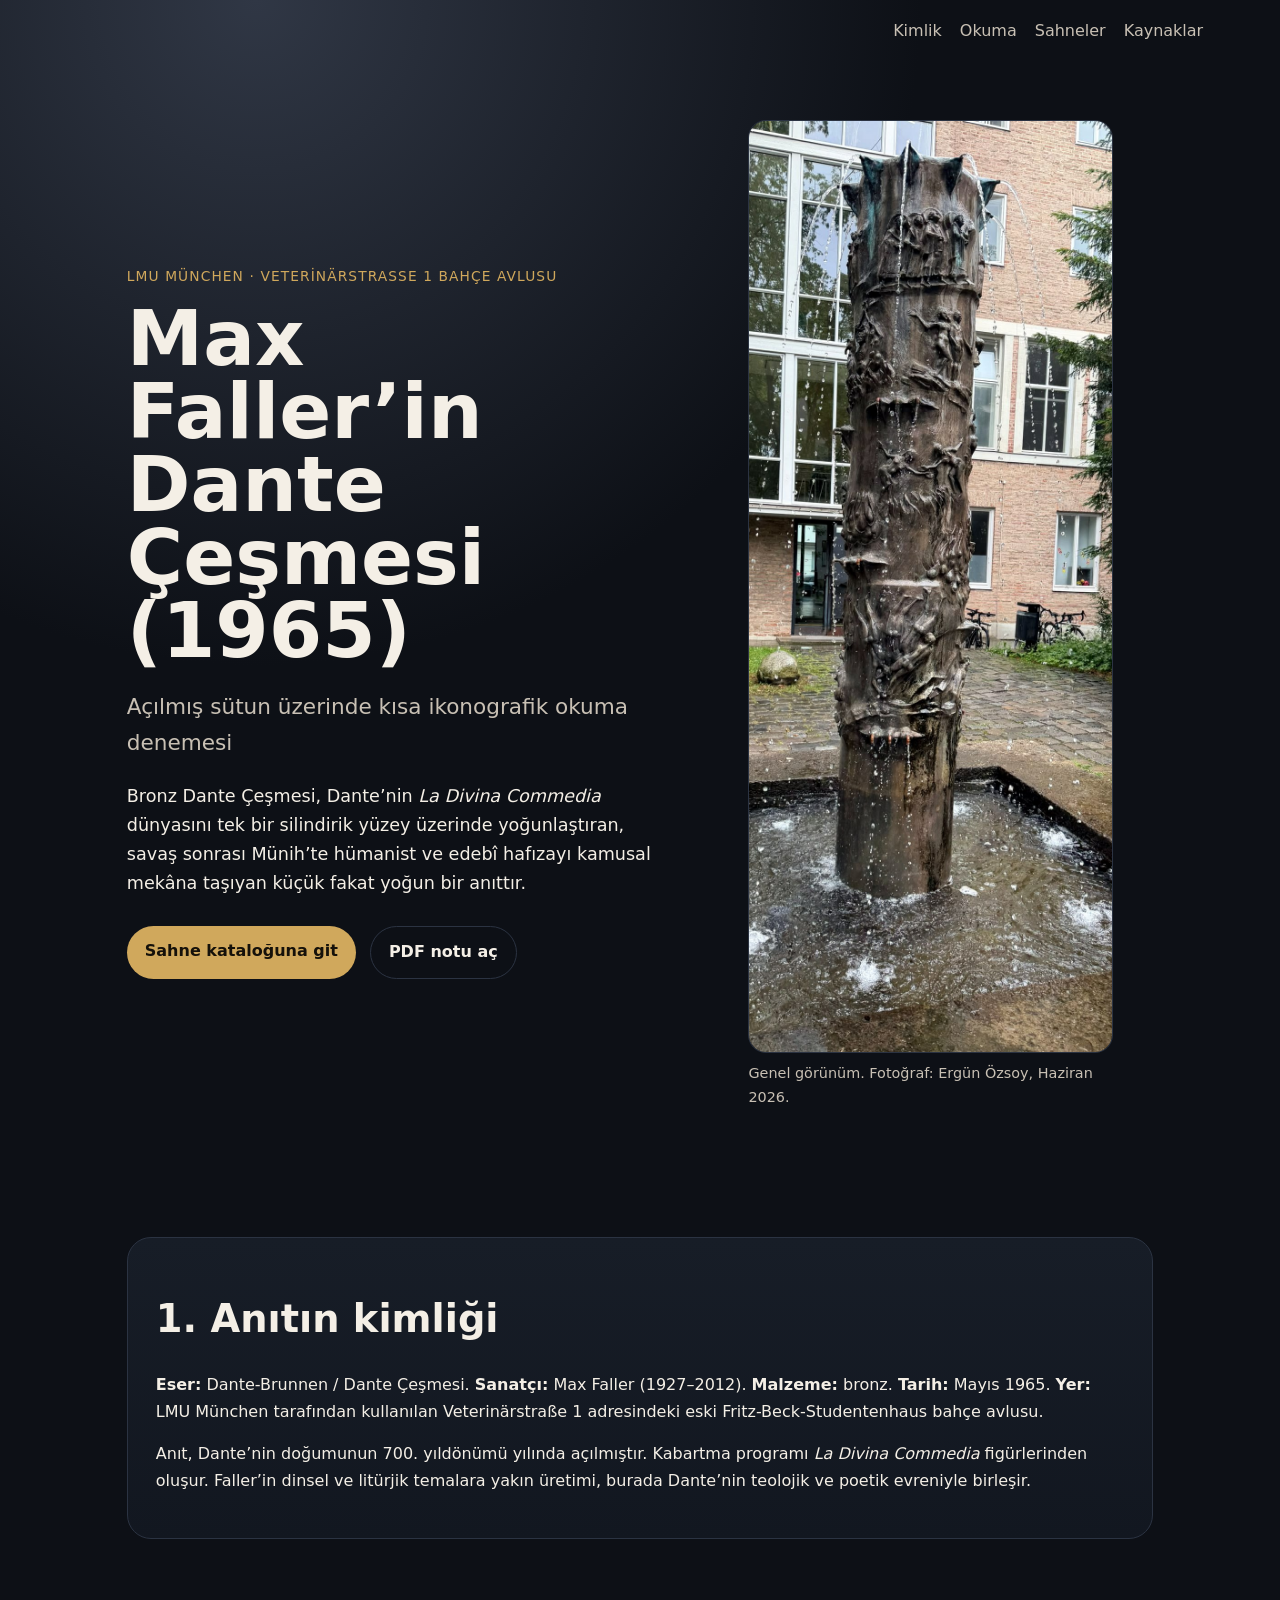
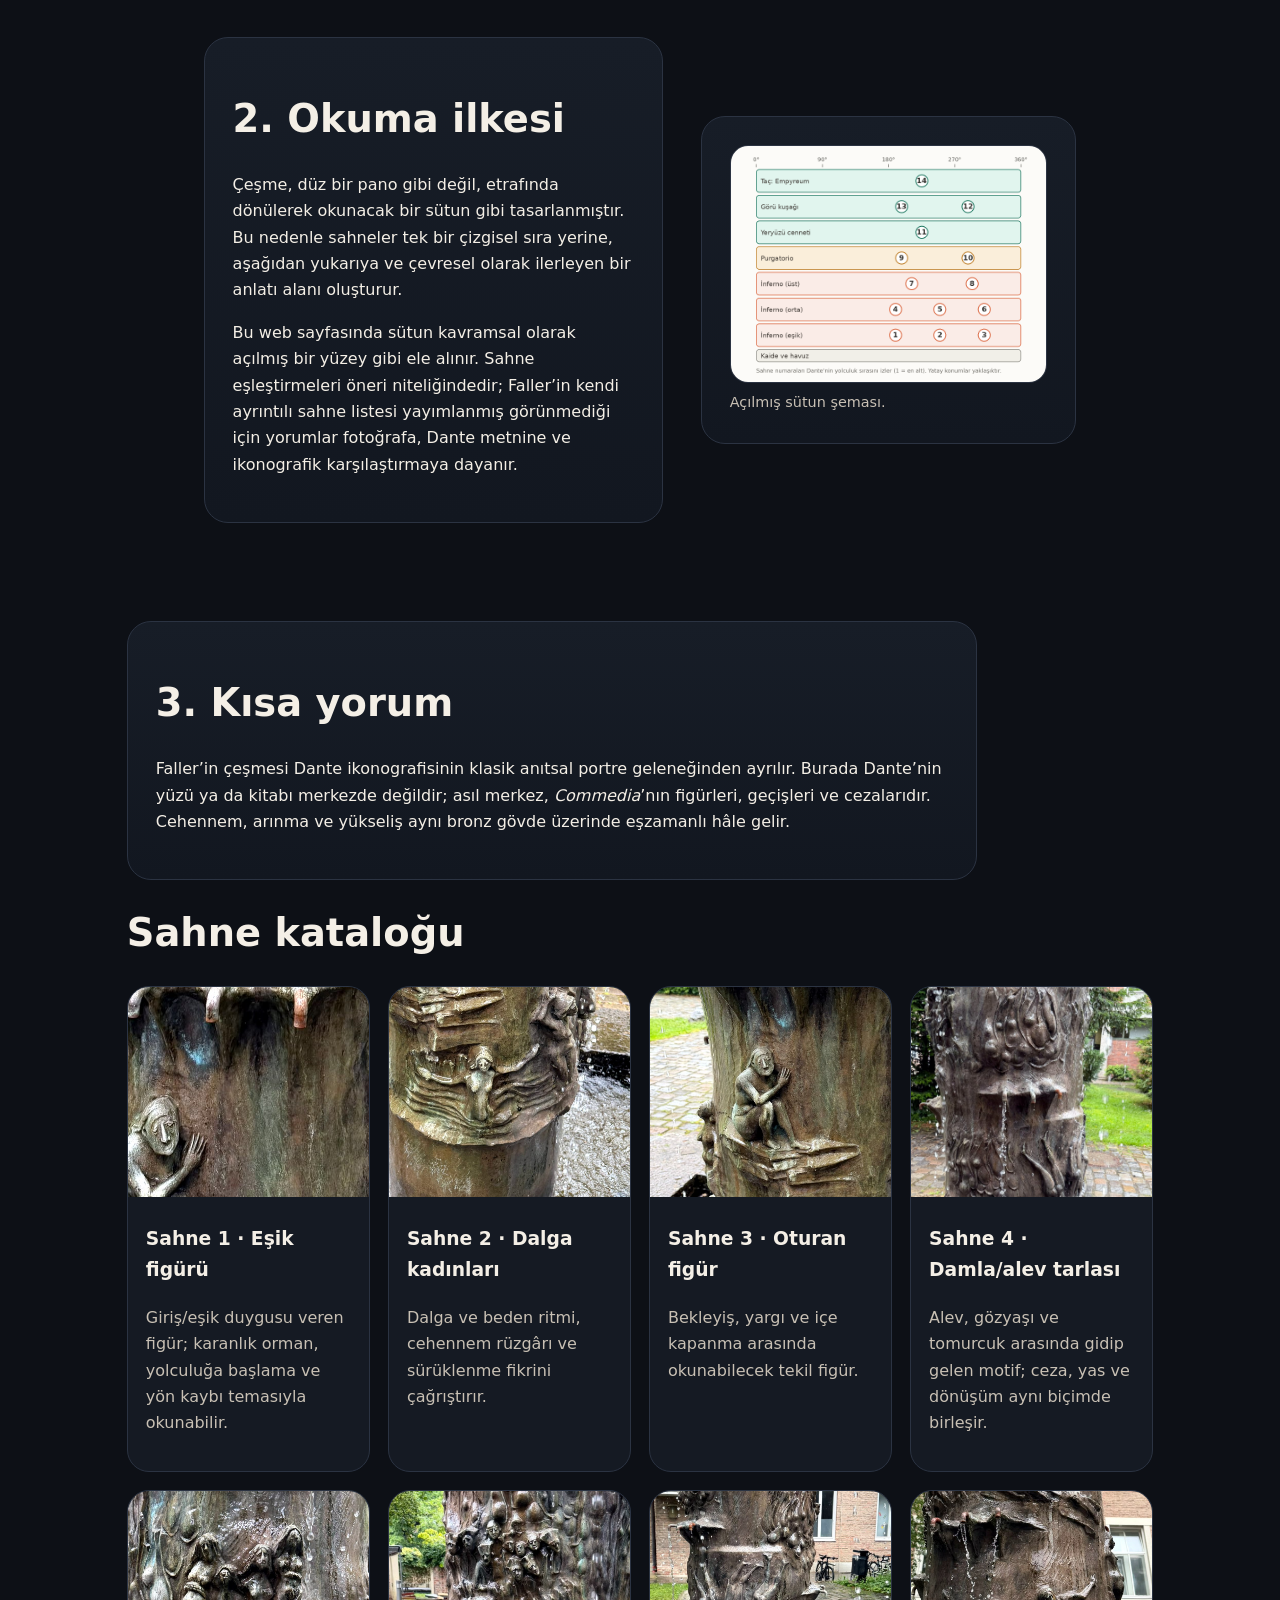
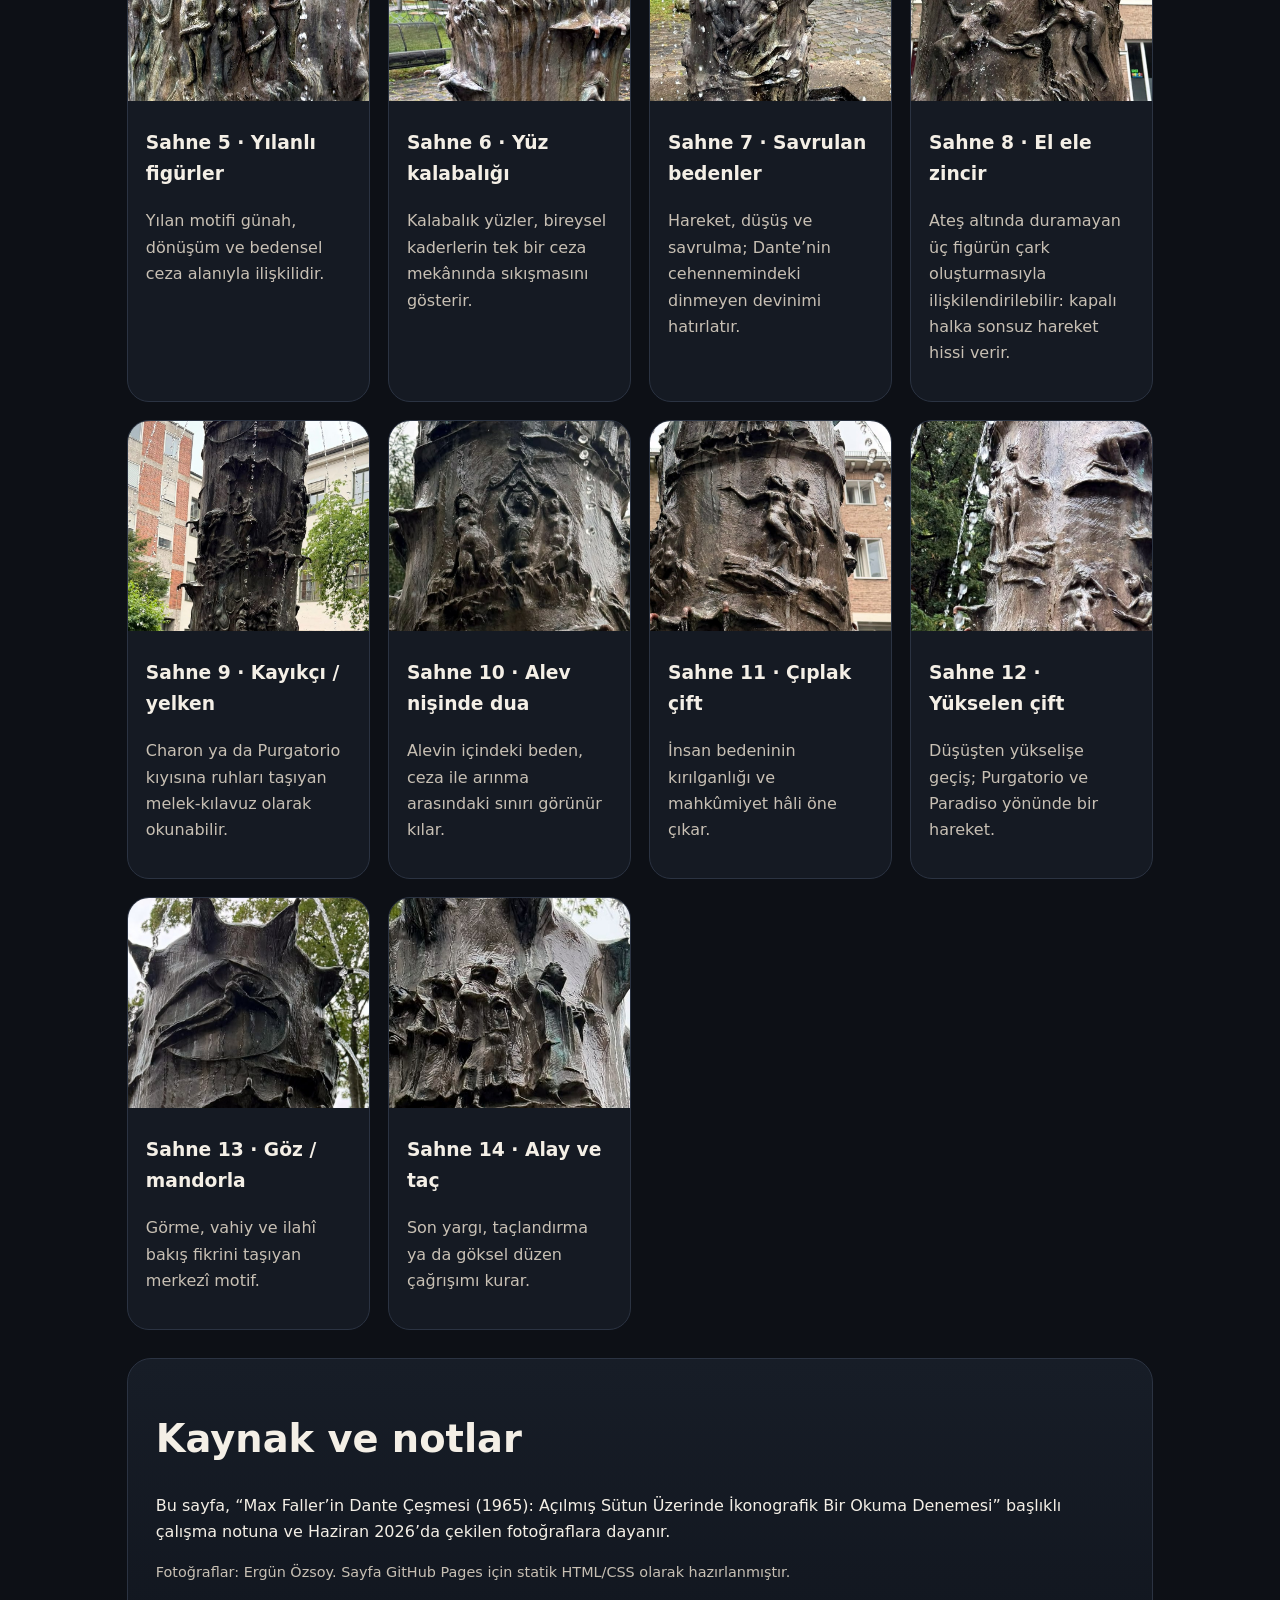
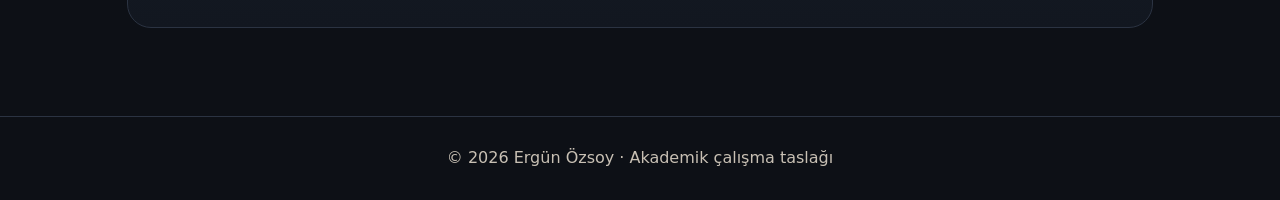
==== index.html @ b6e95cf6 "Add files via upload" ====
<!doctype html>
<html lang="tr">
<head>
  <meta charset="utf-8" />
  <meta name="viewport" content="width=device-width, initial-scale=1" />
  <title>Max Faller’in Dante Çeşmesi (1965) | İkonografik Okuma</title>
  <meta name="description" content="LMU München Veterinärstraße 1 avlusundaki Max Faller Dante-Brunnen için sade, akademik ve görsel bir tanıtım sayfası." />
  <link rel="stylesheet" href="assets/css/style.css" />
</head>
<body>
  <header class="hero">
    <nav class="topbar">
      <a href="#kimlik">Kimlik</a><a href="#okuma">Okuma</a><a href="#sahneler">Sahneler</a><a href="#kaynaklar">Kaynaklar</a>
    </nav>
    <div class="hero-grid">
      <div>
        <p class="eyebrow">LMU München · Veterinärstraße 1 bahçe avlusu</p>
        <h1>Max Faller’in Dante Çeşmesi (1965)</h1>
        <p class="subtitle">Açılmış sütun üzerinde kısa ikonografik okuma denemesi</p>
        <p class="lead">Bronz Dante Çeşmesi, Dante’nin <em>La Divina Commedia</em> dünyasını tek bir silindirik yüzey üzerinde yoğunlaştıran, savaş sonrası Münih’te hümanist ve edebî hafızayı kamusal mekâna taşıyan küçük fakat yoğun bir anıttır.</p>
        <div class="actions"><a class="button" href="#sahneler">Sahne kataloğuna git</a><a class="button ghost" href="assets/Dante_Brunnen_Ikonografik_Okuma_v3.pdf">PDF notu aç</a></div>
      </div>
      <figure><img src="assets/img/OV1_sutun_genel.jpg" alt="Max Faller Dante Çeşmesi genel görünüm" /><figcaption>Genel görünüm. Fotoğraf: Ergün Özsoy, Haziran 2026.</figcaption></figure>
    </div>
  </header>

  <main>
    <section id="kimlik" class="panel">
      <h2>1. Anıtın kimliği</h2>
      <p><strong>Eser:</strong> Dante-Brunnen / Dante Çeşmesi. <strong>Sanatçı:</strong> Max Faller (1927–2012). <strong>Malzeme:</strong> bronz. <strong>Tarih:</strong> Mayıs 1965. <strong>Yer:</strong> LMU München tarafından kullanılan Veterinärstraße 1 adresindeki eski Fritz-Beck-Studentenhaus bahçe avlusu.</p>
      <p>Anıt, Dante’nin doğumunun 700. yıldönümü yılında açılmıştır. Kabartma programı <em>La Divina Commedia</em> figürlerinden oluşur. Faller’in dinsel ve litürjik temalara yakın üretimi, burada Dante’nin teolojik ve poetik evreniyle birleşir.</p>
    </section>

    <section id="okuma" class="split">
      <div class="panel">
        <h2>2. Okuma ilkesi</h2>
        <p>Çeşme, düz bir pano gibi değil, etrafında dönülerek okunacak bir sütun gibi tasarlanmıştır. Bu nedenle sahneler tek bir çizgisel sıra yerine, aşağıdan yukarıya ve çevresel olarak ilerleyen bir anlatı alanı oluşturur.</p>
        <p>Bu web sayfasında sütun kavramsal olarak açılmış bir yüzey gibi ele alınır. Sahne eşleştirmeleri öneri niteliğindedir; Faller’in kendi ayrıntılı sahne listesi yayımlanmış görünmediği için yorumlar fotoğrafa, Dante metnine ve ikonografik karşılaştırmaya dayanır.</p>
      </div>
      <figure class="panel"><img src="assets/img/FIG1_acilmis_sutun.png" alt="Dante Çeşmesi açılmış sütun şeması" /><figcaption>Açılmış sütun şeması.</figcaption></figure>
    </section>

    <section class="panel compact">
      <h2>3. Kısa yorum</h2>
      <p>Faller’in çeşmesi Dante ikonografisinin klasik anıtsal portre geleneğinden ayrılır. Burada Dante’nin yüzü ya da kitabı merkezde değildir; asıl merkez, <em>Commedia</em>’nın figürleri, geçişleri ve cezalarıdır. Cehennem, arınma ve yükseliş aynı bronz gövde üzerinde eşzamanlı hâle gelir.</p>
    </section>

    <section id="sahneler">
      <h2>Sahne kataloğu</h2>
      <div class="cards">
        <article><img src="assets/img/S01_esik_figuru.jpg" alt="Eşik figürü"><h3>Sahne 1 · Eşik figürü</h3><p>Giriş/eşik duygusu veren figür; karanlık orman, yolculuğa başlama ve yön kaybı temasıyla okunabilir.</p></article>
        <article><img src="assets/img/S02_dalga_kadinlari.jpg" alt="Dalga kadınları"><h3>Sahne 2 · Dalga kadınları</h3><p>Dalga ve beden ritmi, cehennem rüzgârı ve sürüklenme fikrini çağrıştırır.</p></article>
        <article><img src="assets/img/S03_oturan_figur.jpg" alt="Oturan figür"><h3>Sahne 3 · Oturan figür</h3><p>Bekleyiş, yargı ve içe kapanma arasında okunabilecek tekil figür.</p></article>
        <article><img src="assets/img/S04_damla_alev.jpg" alt="Damla alev tarlası"><h3>Sahne 4 · Damla/alev tarlası</h3><p>Alev, gözyaşı ve tomurcuk arasında gidip gelen motif; ceza, yas ve dönüşüm aynı biçimde birleşir.</p></article>
        <article><img src="assets/img/S05_yilanli_kadinlar.jpg" alt="Yılanlı kadınlar"><h3>Sahne 5 · Yılanlı figürler</h3><p>Yılan motifi günah, dönüşüm ve bedensel ceza alanıyla ilişkilidir.</p></article>
        <article><img src="assets/img/S06_yuz_kalabaligi.jpg" alt="Yüz kalabalığı"><h3>Sahne 6 · Yüz kalabalığı</h3><p>Kalabalık yüzler, bireysel kaderlerin tek bir ceza mekânında sıkışmasını gösterir.</p></article>
        <article><img src="assets/img/S07_savrulan_bedenler.jpg" alt="Savrulan bedenler"><h3>Sahne 7 · Savrulan bedenler</h3><p>Hareket, düşüş ve savrulma; Dante’nin cehennemindeki dinmeyen devinimi hatırlatır.</p></article>
        <article><img src="assets/img/S08_el_ele_zincir.jpg" alt="El ele zincir"><h3>Sahne 8 · El ele zincir</h3><p>Ateş altında duramayan üç figürün çark oluşturmasıyla ilişkilendirilebilir: kapalı halka sonsuz hareket hissi verir.</p></article>
        <article><img src="assets/img/S09_kayikci_semsiye.jpg" alt="Kayıkçı ve yelken şemsiye"><h3>Sahne 9 · Kayıkçı / yelken</h3><p>Charon ya da Purgatorio kıyısına ruhları taşıyan melek-kılavuz olarak okunabilir.</p></article>
        <article><img src="assets/img/S10_alev_nisinde_dua.jpg" alt="Alev nişinde dua"><h3>Sahne 10 · Alev nişinde dua</h3><p>Alevin içindeki beden, ceza ile arınma arasındaki sınırı görünür kılar.</p></article>
        <article><img src="assets/img/S11_ciplak_cift.jpg" alt="Çıplak çift"><h3>Sahne 11 · Çıplak çift</h3><p>İnsan bedeninin kırılganlığı ve mahkûmiyet hâli öne çıkar.</p></article>
        <article><img src="assets/img/S12_yukselen_cift.jpg" alt="Yükselen çift"><h3>Sahne 12 · Yükselen çift</h3><p>Düşüşten yükselişe geçiş; Purgatorio ve Paradiso yönünde bir hareket.</p></article>
        <article><img src="assets/img/S13_goz_mandorla.jpg" alt="Göz mandorla"><h3>Sahne 13 · Göz / mandorla</h3><p>Görme, vahiy ve ilahî bakış fikrini taşıyan merkezî motif.</p></article>
        <article><img src="assets/img/S14_alay_ve_tac.jpg" alt="Alay ve taç"><h3>Sahne 14 · Alay ve taç</h3><p>Son yargı, taçlandırma ya da göksel düzen çağrışımı kurar.</p></article>
      </div>
    </section>

    <section id="kaynaklar" class="panel">
      <h2>Kaynak ve notlar</h2>
      <p>Bu sayfa, “Max Faller’in Dante Çeşmesi (1965): Açılmış Sütun Üzerinde İkonografik Bir Okuma Denemesi” başlıklı çalışma notuna ve Haziran 2026’da çekilen fotoğraflara dayanır.</p>
      <p class="small">Fotoğraflar: Ergün Özsoy. Sayfa GitHub Pages için statik HTML/CSS olarak hazırlanmıştır.</p>
    </section>
  </main>

  <footer>© 2026 Ergün Özsoy · Akademik çalışma taslağı</footer>
</body>
</html>
---- assets/css/style.css ----
:root{--bg:#0d1016;--panel:#151a23;--ink:#f4efe6;--muted:#c8c0b4;--line:#2b3342;--accent:#d0a85c}*{box-sizing:border-box}body{margin:0;background:var(--bg);color:var(--ink);font-family:Inter,system-ui,-apple-system,Segoe UI,Arial,sans-serif;line-height:1.65}a{color:inherit}.topbar{display:flex;gap:18px;justify-content:flex-end;padding:18px 6vw}.topbar a{color:var(--muted);text-decoration:none}.hero{min-height:92vh;padding-bottom:42px;background:radial-gradient(circle at 20% 0%,#303745 0,#0d1016 42%)}.hero-grid,.split{display:grid;grid-template-columns:1.1fr .9fr;gap:38px;align-items:center;max-width:1180px;margin:auto;padding:42px 6vw}.eyebrow{letter-spacing:.08em;text-transform:uppercase;color:var(--accent);font-size:.86rem}.subtitle{font-size:1.35rem;color:var(--muted)}.lead{font-size:1.1rem;max-width:760px}h1{font-size:clamp(2.5rem,6vw,5.7rem);line-height:.95;margin:.2em 0}h2{font-size:clamp(1.7rem,3vw,2.7rem);line-height:1.1}img{max-width:100%;height:auto;border-radius:18px;border:1px solid var(--line)}figcaption,.small{font-size:.9rem;color:var(--muted)}.actions{display:flex;gap:14px;flex-wrap:wrap;margin-top:28px}.button{background:var(--accent);color:#15110a;padding:12px 18px;border-radius:999px;text-decoration:none;font-weight:700}.ghost{background:transparent;color:var(--ink);border:1px solid var(--line)}main{max-width:1180px;margin:auto;padding:0 6vw 60px}.panel{background:linear-gradient(180deg,#171d27,#121720);border:1px solid var(--line);border-radius:24px;padding:28px;margin:28px 0}.compact{max-width:850px}.cards{display:grid;grid-template-columns:repeat(auto-fit,minmax(240px,1fr));gap:18px}.cards article{background:var(--panel);border:1px solid var(--line);border-radius:22px;overflow:hidden}.cards article img{width:100%;height:210px;object-fit:cover;border:0;border-radius:0}.cards article h3,.cards article p{padding:0 18px}.cards article p{color:var(--muted);padding-bottom:18px}footer{border-top:1px solid var(--line);color:var(--muted);padding:28px 6vw;text-align:center}@media(max-width:820px){.hero-grid,.split{grid-template-columns:1fr}.topbar{justify-content:flex-start;overflow:auto}h1{font-size:2.8rem}}
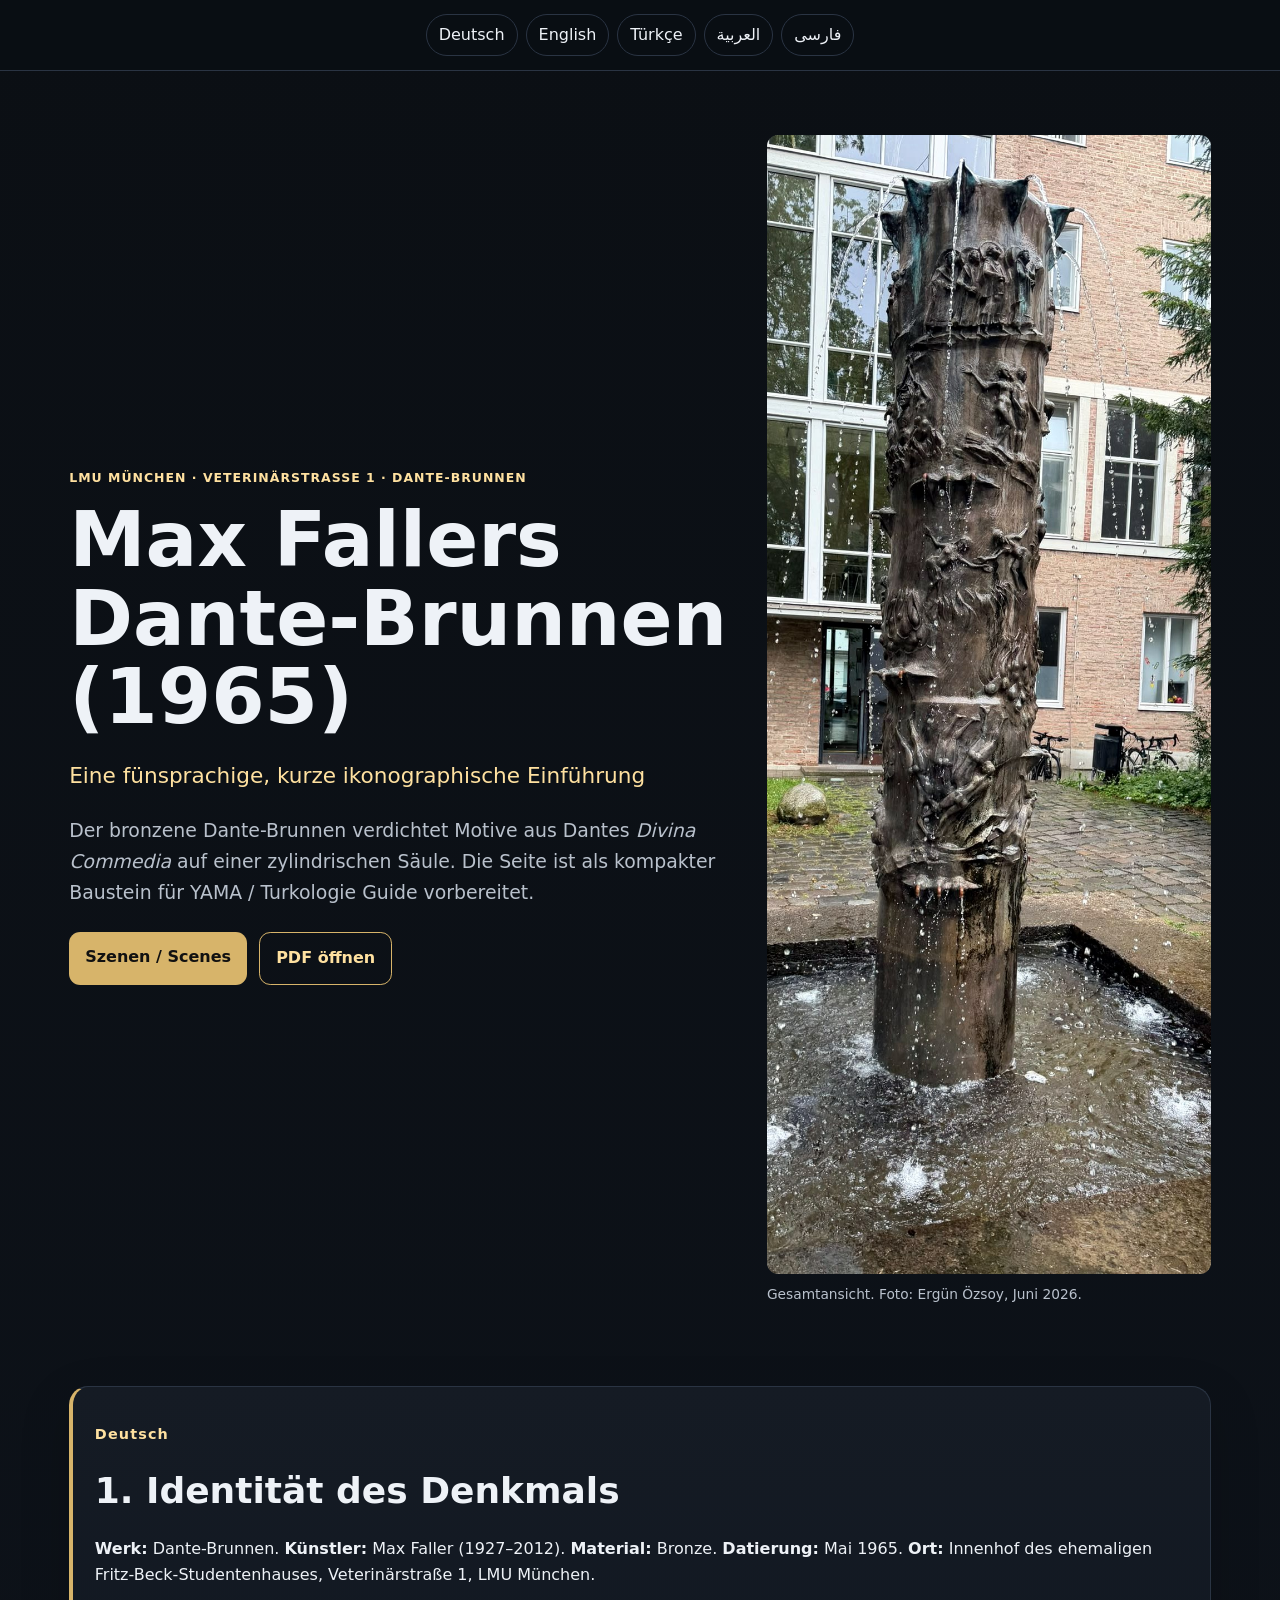
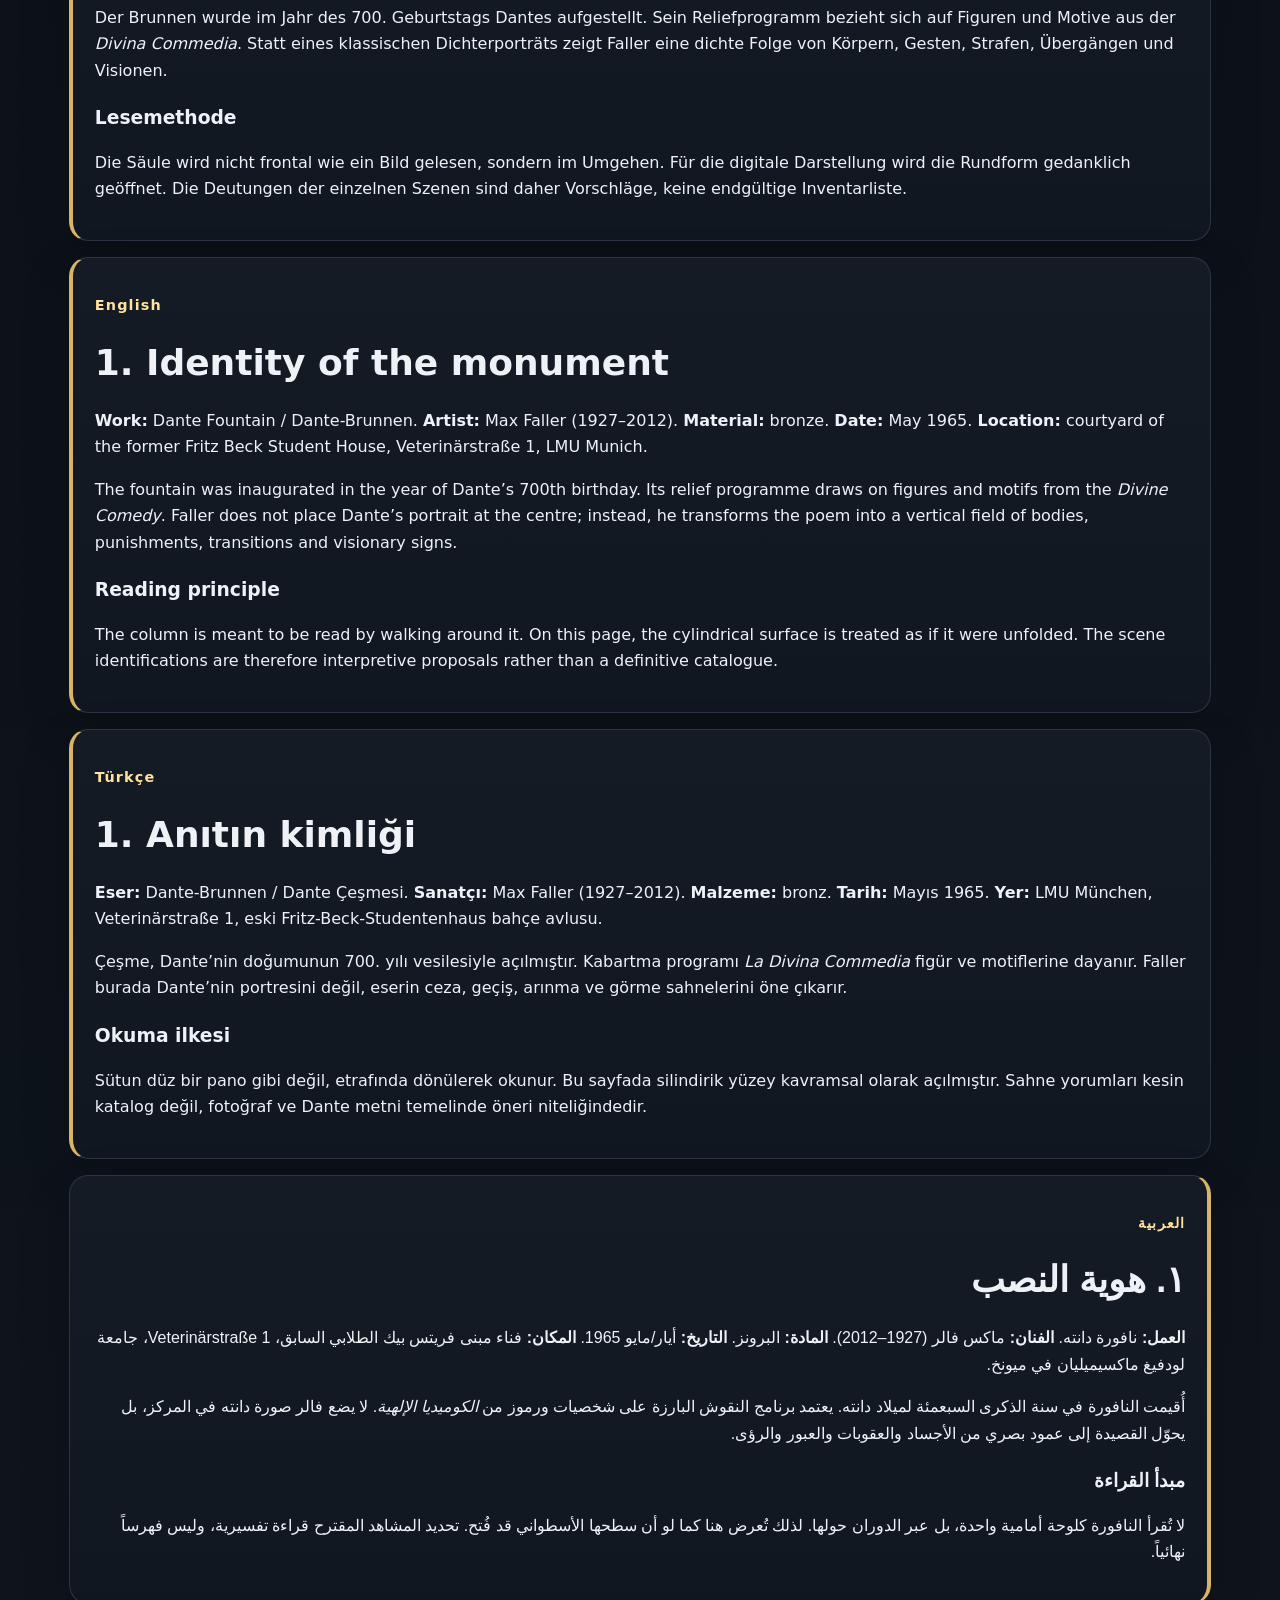
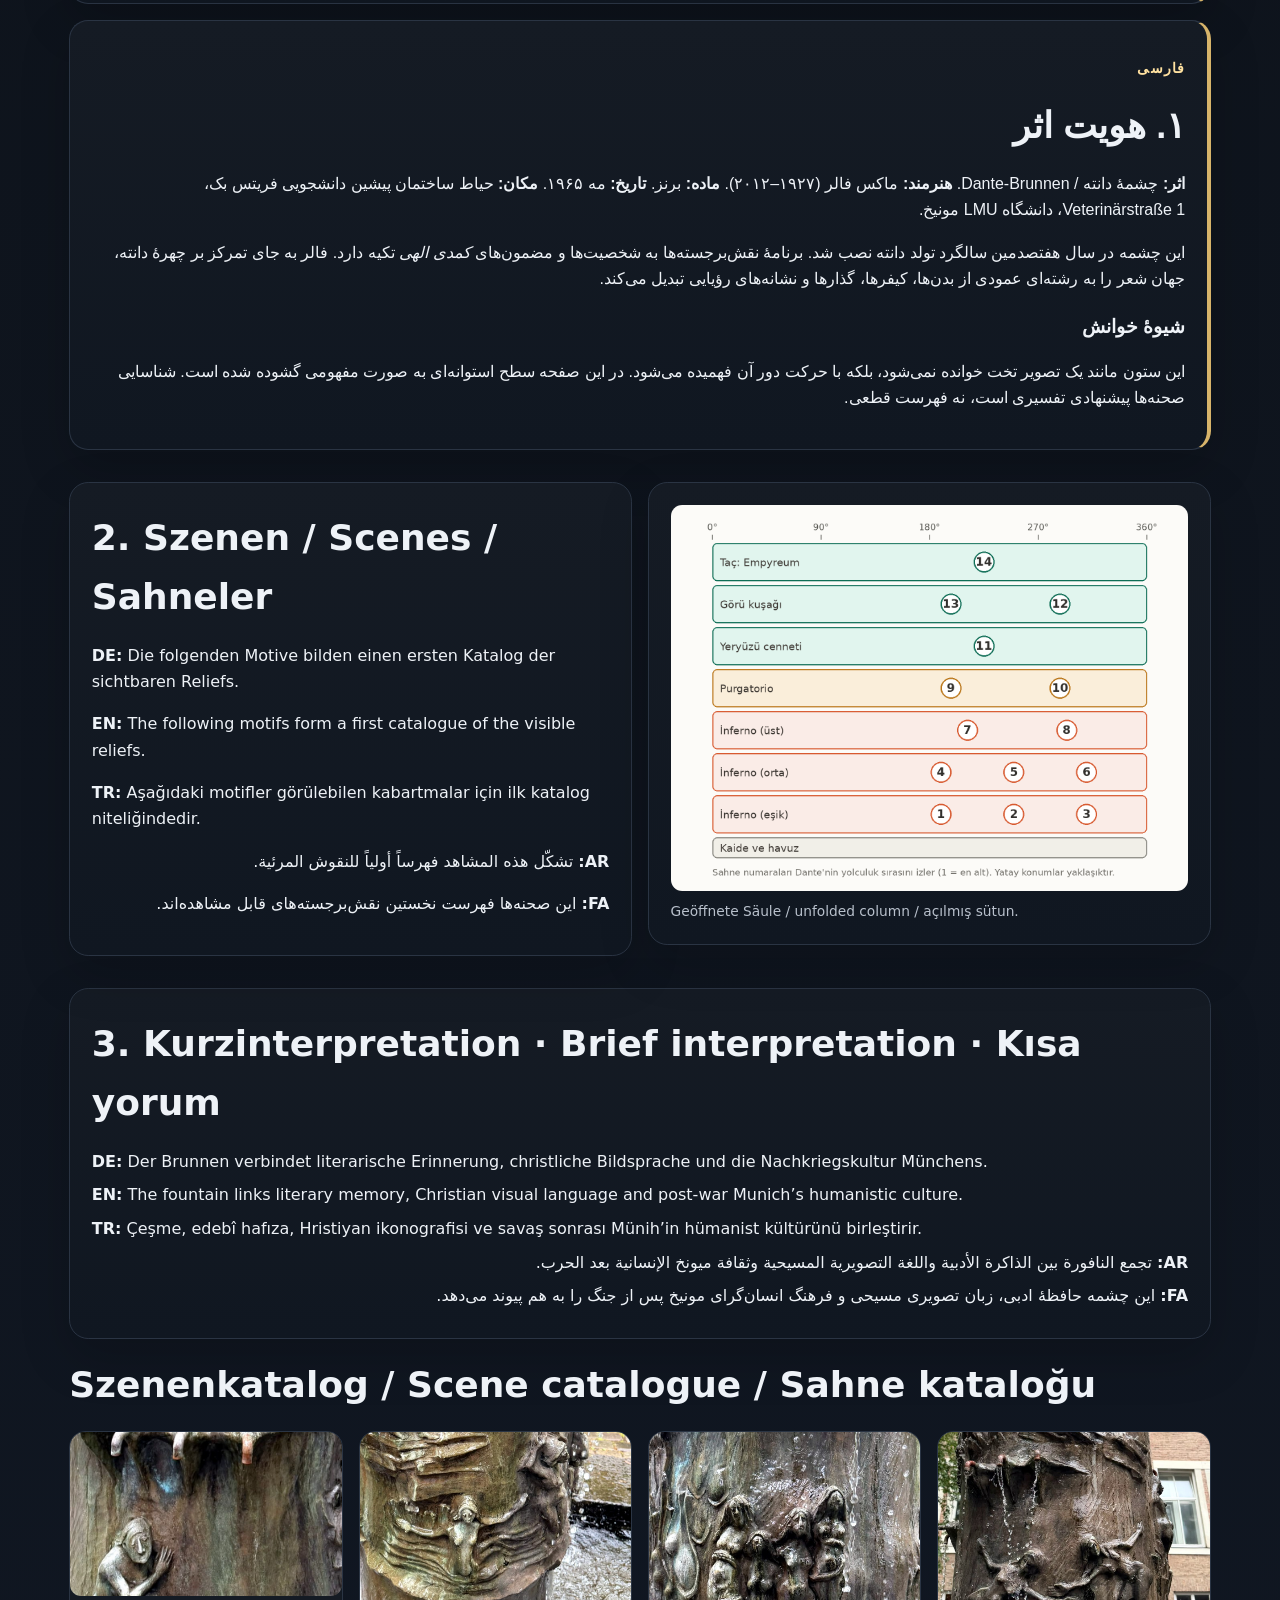
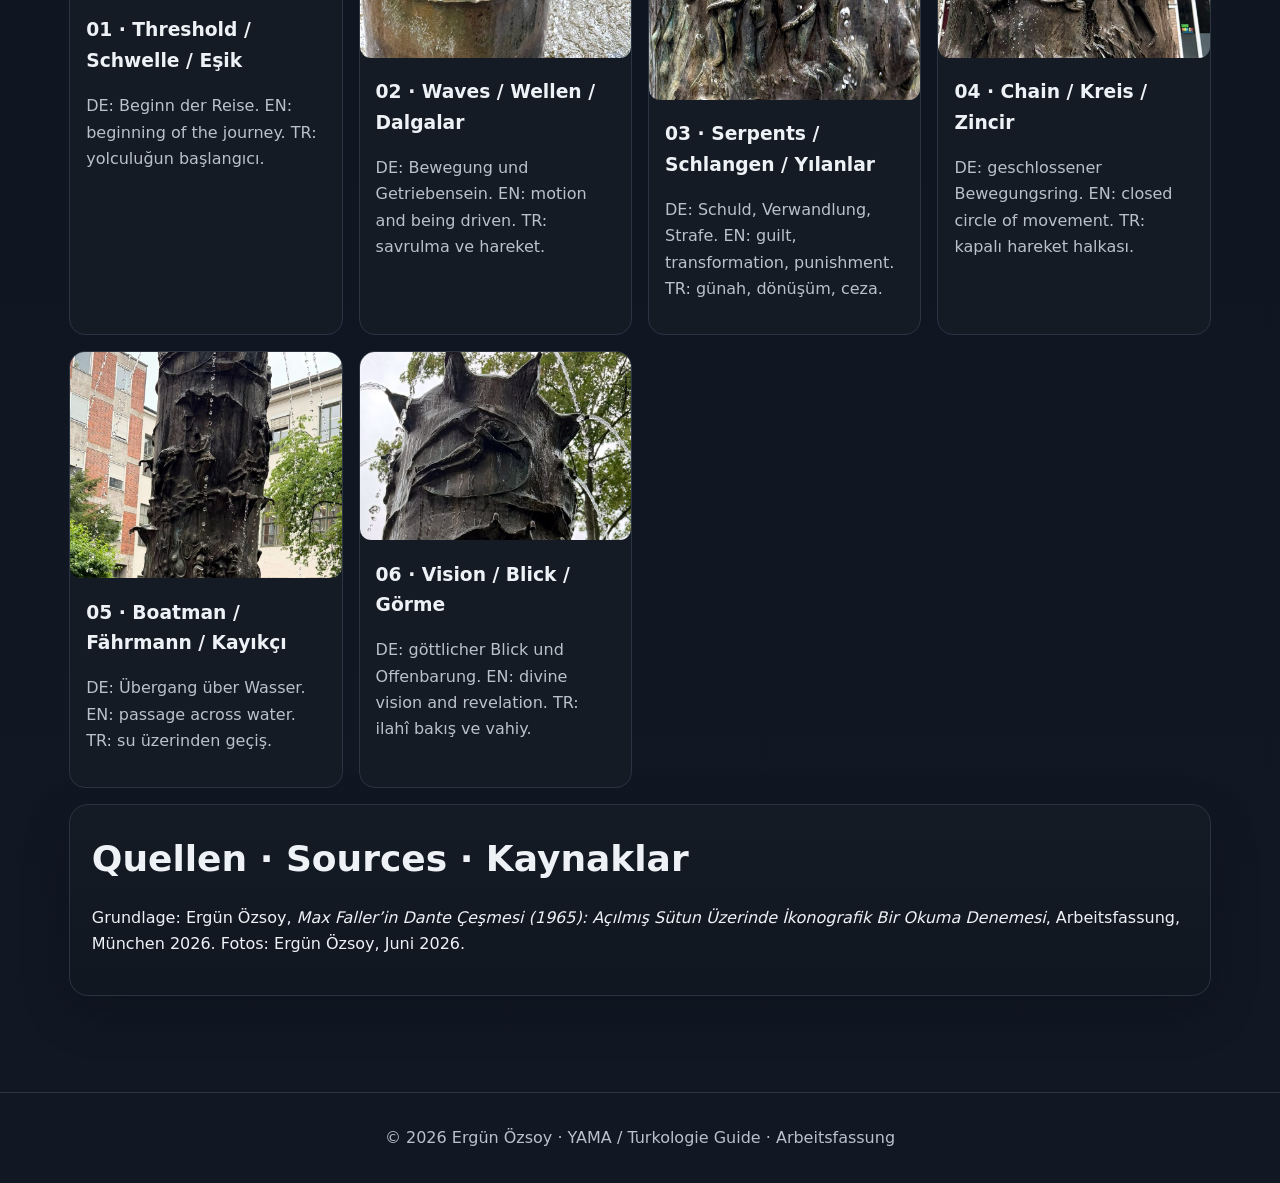
==== commit 9cb5ae38: "Add files via upload" ====
--- a/index.html
+++ b/index.html
@@ -1,77 +1,114 @@
 <!doctype html>
-<html lang="tr">
+<html lang="de">
 <head>
   <meta charset="utf-8" />
   <meta name="viewport" content="width=device-width, initial-scale=1" />
-  <title>Max Faller’in Dante Çeşmesi (1965) | İkonografik Okuma</title>
-  <meta name="description" content="LMU München Veterinärstraße 1 avlusundaki Max Faller Dante-Brunnen için sade, akademik ve görsel bir tanıtım sayfası." />
+  <title>Max Fallers Dante-Brunnen (1965) | Dante Fountain | Dante Çeşmesi</title>
+  <meta name="description" content="Fünfsprachige GitHub-Pages-Seite zum Dante-Brunnen von Max Faller im Innenhof der LMU München, Veterinärstraße 1." />
   <link rel="stylesheet" href="assets/css/style.css" />
 </head>
 <body>
   <header class="hero">
     <nav class="topbar">
-      <a href="#kimlik">Kimlik</a><a href="#okuma">Okuma</a><a href="#sahneler">Sahneler</a><a href="#kaynaklar">Kaynaklar</a>
+      <a href="#de">Deutsch</a><a href="#en">English</a><a href="#tr">Türkçe</a><a href="#ar">العربية</a><a href="#fa">فارسی</a>
     </nav>
     <div class="hero-grid">
       <div>
-        <p class="eyebrow">LMU München · Veterinärstraße 1 bahçe avlusu</p>
-        <h1>Max Faller’in Dante Çeşmesi (1965)</h1>
-        <p class="subtitle">Açılmış sütun üzerinde kısa ikonografik okuma denemesi</p>
-        <p class="lead">Bronz Dante Çeşmesi, Dante’nin <em>La Divina Commedia</em> dünyasını tek bir silindirik yüzey üzerinde yoğunlaştıran, savaş sonrası Münih’te hümanist ve edebî hafızayı kamusal mekâna taşıyan küçük fakat yoğun bir anıttır.</p>
-        <div class="actions"><a class="button" href="#sahneler">Sahne kataloğuna git</a><a class="button ghost" href="assets/Dante_Brunnen_Ikonografik_Okuma_v3.pdf">PDF notu aç</a></div>
+        <p class="eyebrow">LMU München · Veterinärstraße 1 · Dante-Brunnen</p>
+        <h1>Max Fallers Dante-Brunnen (1965)</h1>
+        <p class="subtitle">Eine fünsprachige, kurze ikonographische Einführung</p>
+        <p class="lead">Der bronzene Dante-Brunnen verdichtet Motive aus Dantes <em>Divina Commedia</em> auf einer zylindrischen Säule. Die Seite ist als kompakter Baustein für YAMA / Turkologie Guide vorbereitet.</p>
+        <div class="actions"><a class="button" href="#szenen">Szenen / Scenes</a><a class="button ghost" href="assets/Dante_Brunnen_Ikonografik_Okuma_v3.pdf">PDF öffnen</a></div>
       </div>
-      <figure><img src="assets/img/OV1_sutun_genel.jpg" alt="Max Faller Dante Çeşmesi genel görünüm" /><figcaption>Genel görünüm. Fotoğraf: Ergün Özsoy, Haziran 2026.</figcaption></figure>
+      <figure><img src="assets/img/OV1_sutun_genel.jpg" alt="Max Fallers Dante-Brunnen, Gesamtansicht" /><figcaption>Gesamtansicht. Foto: Ergün Özsoy, Juni 2026.</figcaption></figure>
     </div>
   </header>
 
   <main>
-    <section id="kimlik" class="panel">
-      <h2>1. Anıtın kimliği</h2>
-      <p><strong>Eser:</strong> Dante-Brunnen / Dante Çeşmesi. <strong>Sanatçı:</strong> Max Faller (1927–2012). <strong>Malzeme:</strong> bronz. <strong>Tarih:</strong> Mayıs 1965. <strong>Yer:</strong> LMU München tarafından kullanılan Veterinärstraße 1 adresindeki eski Fritz-Beck-Studentenhaus bahçe avlusu.</p>
-      <p>Anıt, Dante’nin doğumunun 700. yıldönümü yılında açılmıştır. Kabartma programı <em>La Divina Commedia</em> figürlerinden oluşur. Faller’in dinsel ve litürjik temalara yakın üretimi, burada Dante’nin teolojik ve poetik evreniyle birleşir.</p>
+    <section id="de" class="panel lang-block">
+      <p class="lang-label">Deutsch</p>
+      <h2>1. Identität des Denkmals</h2>
+      <p><strong>Werk:</strong> Dante-Brunnen. <strong>Künstler:</strong> Max Faller (1927–2012). <strong>Material:</strong> Bronze. <strong>Datierung:</strong> Mai 1965. <strong>Ort:</strong> Innenhof des ehemaligen Fritz-Beck-Studentenhauses, Veterinärstraße 1, LMU München.</p>
+      <p>Der Brunnen wurde im Jahr des 700. Geburtstags Dantes aufgestellt. Sein Reliefprogramm bezieht sich auf Figuren und Motive aus der <em>Divina Commedia</em>. Statt eines klassischen Dichterporträts zeigt Faller eine dichte Folge von Körpern, Gesten, Strafen, Übergängen und Visionen.</p>
+      <h3>Lesemethode</h3>
+      <p>Die Säule wird nicht frontal wie ein Bild gelesen, sondern im Umgehen. Für die digitale Darstellung wird die Rundform gedanklich geöffnet. Die Deutungen der einzelnen Szenen sind daher Vorschläge, keine endgültige Inventarliste.</p>
     </section>
 
-    <section id="okuma" class="split">
+    <section id="en" class="panel lang-block">
+      <p class="lang-label">English</p>
+      <h2>1. Identity of the monument</h2>
+      <p><strong>Work:</strong> Dante Fountain / Dante-Brunnen. <strong>Artist:</strong> Max Faller (1927–2012). <strong>Material:</strong> bronze. <strong>Date:</strong> May 1965. <strong>Location:</strong> courtyard of the former Fritz Beck Student House, Veterinärstraße 1, LMU Munich.</p>
+      <p>The fountain was inaugurated in the year of Dante’s 700th birthday. Its relief programme draws on figures and motifs from the <em>Divine Comedy</em>. Faller does not place Dante’s portrait at the centre; instead, he transforms the poem into a vertical field of bodies, punishments, transitions and visionary signs.</p>
+      <h3>Reading principle</h3>
+      <p>The column is meant to be read by walking around it. On this page, the cylindrical surface is treated as if it were unfolded. The scene identifications are therefore interpretive proposals rather than a definitive catalogue.</p>
+    </section>
+
+    <section id="tr" class="panel lang-block">
+      <p class="lang-label">Türkçe</p>
+      <h2>1. Anıtın kimliği</h2>
+      <p><strong>Eser:</strong> Dante-Brunnen / Dante Çeşmesi. <strong>Sanatçı:</strong> Max Faller (1927–2012). <strong>Malzeme:</strong> bronz. <strong>Tarih:</strong> Mayıs 1965. <strong>Yer:</strong> LMU München, Veterinärstraße 1, eski Fritz-Beck-Studentenhaus bahçe avlusu.</p>
+      <p>Çeşme, Dante’nin doğumunun 700. yılı vesilesiyle açılmıştır. Kabartma programı <em>La Divina Commedia</em> figür ve motiflerine dayanır. Faller burada Dante’nin portresini değil, eserin ceza, geçiş, arınma ve görme sahnelerini öne çıkarır.</p>
+      <h3>Okuma ilkesi</h3>
+      <p>Sütun düz bir pano gibi değil, etrafında dönülerek okunur. Bu sayfada silindirik yüzey kavramsal olarak açılmıştır. Sahne yorumları kesin katalog değil, fotoğraf ve Dante metni temelinde öneri niteliğindedir.</p>
+    </section>
+
+    <section id="ar" class="panel lang-block rtl" dir="rtl" lang="ar">
+      <p class="lang-label">العربية</p>
+      <h2>١. هوية النصب</h2>
+      <p><strong>العمل:</strong> نافورة دانته. <strong>الفنان:</strong> ماكس فالر (1927–2012). <strong>المادة:</strong> البرونز. <strong>التاريخ:</strong> أيار/مايو 1965. <strong>المكان:</strong> فناء مبنى فريتس بيك الطلابي السابق، Veterinärstraße 1، جامعة لودفيغ ماكسيميليان في ميونخ.</p>
+      <p>أُقيمت النافورة في سنة الذكرى السبعمئة لميلاد دانته. يعتمد برنامج النقوش البارزة على شخصيات ورموز من <em>الكوميديا الإلهية</em>. لا يضع فالر صورة دانته في المركز، بل يحوّل القصيدة إلى عمود بصري من الأجساد والعقوبات والعبور والرؤى.</p>
+      <h3>مبدأ القراءة</h3>
+      <p>لا تُقرأ النافورة كلوحة أمامية واحدة، بل عبر الدوران حولها. لذلك تُعرض هنا كما لو أن سطحها الأسطواني قد فُتح. تحديد المشاهد المقترح قراءة تفسيرية، وليس فهرساً نهائياً.</p>
+    </section>
+
+    <section id="fa" class="panel lang-block rtl" dir="rtl" lang="fa">
+      <p class="lang-label">فارسی</p>
+      <h2>۱. هویت اثر</h2>
+      <p><strong>اثر:</strong> چشمهٔ دانته / Dante-Brunnen. <strong>هنرمند:</strong> ماکس فالر (۱۹۲۷–۲۰۱۲). <strong>ماده:</strong> برنز. <strong>تاریخ:</strong> مه ۱۹۶۵. <strong>مکان:</strong> حیاط ساختمان پیشین دانشجویی فریتس بک، Veterinärstraße 1، دانشگاه LMU مونیخ.</p>
+      <p>این چشمه در سال هفتصدمین سالگرد تولد دانته نصب شد. برنامهٔ نقش‌برجسته‌ها به شخصیت‌ها و مضمون‌های <em>کمدی الهی</em> تکیه دارد. فالر به جای تمرکز بر چهرهٔ دانته، جهان شعر را به رشته‌ای عمودی از بدن‌ها، کیفرها، گذارها و نشانه‌های رؤیایی تبدیل می‌کند.</p>
+      <h3>شیوهٔ خوانش</h3>
+      <p>این ستون مانند یک تصویر تخت خوانده نمی‌شود، بلکه با حرکت دور آن فهمیده می‌شود. در این صفحه سطح استوانه‌ای به صورت مفهومی گشوده شده است. شناسایی صحنه‌ها پیشنهادی تفسیری است، نه فهرست قطعی.</p>
+    </section>
+
+    <section id="szenen" class="split">
       <div class="panel">
-        <h2>2. Okuma ilkesi</h2>
-        <p>Çeşme, düz bir pano gibi değil, etrafında dönülerek okunacak bir sütun gibi tasarlanmıştır. Bu nedenle sahneler tek bir çizgisel sıra yerine, aşağıdan yukarıya ve çevresel olarak ilerleyen bir anlatı alanı oluşturur.</p>
-        <p>Bu web sayfasında sütun kavramsal olarak açılmış bir yüzey gibi ele alınır. Sahne eşleştirmeleri öneri niteliğindedir; Faller’in kendi ayrıntılı sahne listesi yayımlanmış görünmediği için yorumlar fotoğrafa, Dante metnine ve ikonografik karşılaştırmaya dayanır.</p>
+        <h2>2. Szenen / Scenes / Sahneler</h2>
+        <p><strong>DE:</strong> Die folgenden Motive bilden einen ersten Katalog der sichtbaren Reliefs.</p>
+        <p><strong>EN:</strong> The following motifs form a first catalogue of the visible reliefs.</p>
+        <p><strong>TR:</strong> Aşağıdaki motifler görülebilen kabartmalar için ilk katalog niteliğindedir.</p>
+        <p dir="rtl"><strong>AR:</strong> تشكّل هذه المشاهد فهرساً أولياً للنقوش المرئية.</p>
+        <p dir="rtl"><strong>FA:</strong> این صحنه‌ها فهرست نخستین نقش‌برجسته‌های قابل مشاهده‌اند.</p>
       </div>
-      <figure class="panel"><img src="assets/img/FIG1_acilmis_sutun.png" alt="Dante Çeşmesi açılmış sütun şeması" /><figcaption>Açılmış sütun şeması.</figcaption></figure>
+      <figure class="panel"><img src="assets/img/FIG1_acilmis_sutun.png" alt="Unfolded column scheme" /><figcaption>Geöffnete Säule / unfolded column / açılmış sütun.</figcaption></figure>
     </section>
 
     <section class="panel compact">
-      <h2>3. Kısa yorum</h2>
-      <p>Faller’in çeşmesi Dante ikonografisinin klasik anıtsal portre geleneğinden ayrılır. Burada Dante’nin yüzü ya da kitabı merkezde değildir; asıl merkez, <em>Commedia</em>’nın figürleri, geçişleri ve cezalarıdır. Cehennem, arınma ve yükseliş aynı bronz gövde üzerinde eşzamanlı hâle gelir.</p>
+      <h2>3. Kurzinterpretation · Brief interpretation · Kısa yorum</h2>
+      <p><strong>DE:</strong> Der Brunnen verbindet literarische Erinnerung, christliche Bildsprache und die Nachkriegskultur Münchens.</p>
+      <p><strong>EN:</strong> The fountain links literary memory, Christian visual language and post-war Munich’s humanistic culture.</p>
+      <p><strong>TR:</strong> Çeşme, edebî hafıza, Hristiyan ikonografisi ve savaş sonrası Münih’in hümanist kültürünü birleştirir.</p>
+      <p dir="rtl"><strong>AR:</strong> تجمع النافورة بين الذاكرة الأدبية واللغة التصويرية المسيحية وثقافة ميونخ الإنسانية بعد الحرب.</p>
+      <p dir="rtl"><strong>FA:</strong> این چشمه حافظهٔ ادبی، زبان تصویری مسیحی و فرهنگ انسان‌گرای مونیخ پس از جنگ را به هم پیوند می‌دهد.</p>
     </section>
 
-    <section id="sahneler">
-      <h2>Sahne kataloğu</h2>
+    <section>
+      <h2>Szenenkatalog / Scene catalogue / Sahne kataloğu</h2>
       <div class="cards">
-        <article><img src="assets/img/S01_esik_figuru.jpg" alt="Eşik figürü"><h3>Sahne 1 · Eşik figürü</h3><p>Giriş/eşik duygusu veren figür; karanlık orman, yolculuğa başlama ve yön kaybı temasıyla okunabilir.</p></article>
-        <article><img src="assets/img/S02_dalga_kadinlari.jpg" alt="Dalga kadınları"><h3>Sahne 2 · Dalga kadınları</h3><p>Dalga ve beden ritmi, cehennem rüzgârı ve sürüklenme fikrini çağrıştırır.</p></article>
-        <article><img src="assets/img/S03_oturan_figur.jpg" alt="Oturan figür"><h3>Sahne 3 · Oturan figür</h3><p>Bekleyiş, yargı ve içe kapanma arasında okunabilecek tekil figür.</p></article>
-        <article><img src="assets/img/S04_damla_alev.jpg" alt="Damla alev tarlası"><h3>Sahne 4 · Damla/alev tarlası</h3><p>Alev, gözyaşı ve tomurcuk arasında gidip gelen motif; ceza, yas ve dönüşüm aynı biçimde birleşir.</p></article>
-        <article><img src="assets/img/S05_yilanli_kadinlar.jpg" alt="Yılanlı kadınlar"><h3>Sahne 5 · Yılanlı figürler</h3><p>Yılan motifi günah, dönüşüm ve bedensel ceza alanıyla ilişkilidir.</p></article>
-        <article><img src="assets/img/S06_yuz_kalabaligi.jpg" alt="Yüz kalabalığı"><h3>Sahne 6 · Yüz kalabalığı</h3><p>Kalabalık yüzler, bireysel kaderlerin tek bir ceza mekânında sıkışmasını gösterir.</p></article>
-        <article><img src="assets/img/S07_savrulan_bedenler.jpg" alt="Savrulan bedenler"><h3>Sahne 7 · Savrulan bedenler</h3><p>Hareket, düşüş ve savrulma; Dante’nin cehennemindeki dinmeyen devinimi hatırlatır.</p></article>
-        <article><img src="assets/img/S08_el_ele_zincir.jpg" alt="El ele zincir"><h3>Sahne 8 · El ele zincir</h3><p>Ateş altında duramayan üç figürün çark oluşturmasıyla ilişkilendirilebilir: kapalı halka sonsuz hareket hissi verir.</p></article>
-        <article><img src="assets/img/S09_kayikci_semsiye.jpg" alt="Kayıkçı ve yelken şemsiye"><h3>Sahne 9 · Kayıkçı / yelken</h3><p>Charon ya da Purgatorio kıyısına ruhları taşıyan melek-kılavuz olarak okunabilir.</p></article>
-        <article><img src="assets/img/S10_alev_nisinde_dua.jpg" alt="Alev nişinde dua"><h3>Sahne 10 · Alev nişinde dua</h3><p>Alevin içindeki beden, ceza ile arınma arasındaki sınırı görünür kılar.</p></article>
-        <article><img src="assets/img/S11_ciplak_cift.jpg" alt="Çıplak çift"><h3>Sahne 11 · Çıplak çift</h3><p>İnsan bedeninin kırılganlığı ve mahkûmiyet hâli öne çıkar.</p></article>
-        <article><img src="assets/img/S12_yukselen_cift.jpg" alt="Yükselen çift"><h3>Sahne 12 · Yükselen çift</h3><p>Düşüşten yükselişe geçiş; Purgatorio ve Paradiso yönünde bir hareket.</p></article>
-        <article><img src="assets/img/S13_goz_mandorla.jpg" alt="Göz mandorla"><h3>Sahne 13 · Göz / mandorla</h3><p>Görme, vahiy ve ilahî bakış fikrini taşıyan merkezî motif.</p></article>
-        <article><img src="assets/img/S14_alay_ve_tac.jpg" alt="Alay ve taç"><h3>Sahne 14 · Alay ve taç</h3><p>Son yargı, taçlandırma ya da göksel düzen çağrışımı kurar.</p></article>
+        <article><img src="assets/img/S01_esik_figuru.jpg" alt="Threshold figure"><h3>01 · Threshold / Schwelle / Eşik</h3><p>DE: Beginn der Reise. EN: beginning of the journey. TR: yolculuğun başlangıcı.</p></article>
+        <article><img src="assets/img/S02_dalga_kadinlari.jpg" alt="Wave figures"><h3>02 · Waves / Wellen / Dalgalar</h3><p>DE: Bewegung und Getriebensein. EN: motion and being driven. TR: savrulma ve hareket.</p></article>
+        <article><img src="assets/img/S05_yilanli_kadinlar.jpg" alt="Serpents"><h3>03 · Serpents / Schlangen / Yılanlar</h3><p>DE: Schuld, Verwandlung, Strafe. EN: guilt, transformation, punishment. TR: günah, dönüşüm, ceza.</p></article>
+        <article><img src="assets/img/S08_el_ele_zincir.jpg" alt="Chain of hands"><h3>04 · Chain / Kreis / Zincir</h3><p>DE: geschlossener Bewegungsring. EN: closed circle of movement. TR: kapalı hareket halkası.</p></article>
+        <article><img src="assets/img/S09_kayikci_semsiye.jpg" alt="Boatman"><h3>05 · Boatman / Fährmann / Kayıkçı</h3><p>DE: Übergang über Wasser. EN: passage across water. TR: su üzerinden geçiş.</p></article>
+        <article><img src="assets/img/S13_goz_mandorla.jpg" alt="Eye mandorla"><h3>06 · Vision / Blick / Görme</h3><p>DE: göttlicher Blick und Offenbarung. EN: divine vision and revelation. TR: ilahî bakış ve vahiy.</p></article>
       </div>
     </section>
 
-    <section id="kaynaklar" class="panel">
-      <h2>Kaynak ve notlar</h2>
-      <p>Bu sayfa, “Max Faller’in Dante Çeşmesi (1965): Açılmış Sütun Üzerinde İkonografik Bir Okuma Denemesi” başlıklı çalışma notuna ve Haziran 2026’da çekilen fotoğraflara dayanır.</p>
-      <p class="small">Fotoğraflar: Ergün Özsoy. Sayfa GitHub Pages için statik HTML/CSS olarak hazırlanmıştır.</p>
+    <section id="quellen" class="panel">
+      <h2>Quellen · Sources · Kaynaklar</h2>
+      <p>Grundlage: Ergün Özsoy, <em>Max Faller’in Dante Çeşmesi (1965): Açılmış Sütun Üzerinde İkonografik Bir Okuma Denemesi</em>, Arbeitsfassung, München 2026. Fotos: Ergün Özsoy, Juni 2026.</p>
     </section>
   </main>
 
-  <footer>© 2026 Ergün Özsoy · Akademik çalışma taslağı</footer>
+  <footer>© 2026 Ergün Özsoy · YAMA / Turkologie Guide · Arbeitsfassung</footer>
 </body>
 </html>
--- a/assets/css/style.css
+++ b/assets/css/style.css
@@ -1 +1 @@
-:root{--bg:#0d1016;--panel:#151a23;--ink:#f4efe6;--muted:#c8c0b4;--line:#2b3342;--accent:#d0a85c}*{box-sizing:border-box}body{margin:0;background:var(--bg);color:var(--ink);font-family:Inter,system-ui,-apple-system,Segoe UI,Arial,sans-serif;line-height:1.65}a{color:inherit}.topbar{display:flex;gap:18px;justify-content:flex-end;padding:18px 6vw}.topbar a{color:var(--muted);text-decoration:none}.hero{min-height:92vh;padding-bottom:42px;background:radial-gradient(circle at 20% 0%,#303745 0,#0d1016 42%)}.hero-grid,.split{display:grid;grid-template-columns:1.1fr .9fr;gap:38px;align-items:center;max-width:1180px;margin:auto;padding:42px 6vw}.eyebrow{letter-spacing:.08em;text-transform:uppercase;color:var(--accent);font-size:.86rem}.subtitle{font-size:1.35rem;color:var(--muted)}.lead{font-size:1.1rem;max-width:760px}h1{font-size:clamp(2.5rem,6vw,5.7rem);line-height:.95;margin:.2em 0}h2{font-size:clamp(1.7rem,3vw,2.7rem);line-height:1.1}img{max-width:100%;height:auto;border-radius:18px;border:1px solid var(--line)}figcaption,.small{font-size:.9rem;color:var(--muted)}.actions{display:flex;gap:14px;flex-wrap:wrap;margin-top:28px}.button{background:var(--accent);color:#15110a;padding:12px 18px;border-radius:999px;text-decoration:none;font-weight:700}.ghost{background:transparent;color:var(--ink);border:1px solid var(--line)}main{max-width:1180px;margin:auto;padding:0 6vw 60px}.panel{background:linear-gradient(180deg,#171d27,#121720);border:1px solid var(--line);border-radius:24px;padding:28px;margin:28px 0}.compact{max-width:850px}.cards{display:grid;grid-template-columns:repeat(auto-fit,minmax(240px,1fr));gap:18px}.cards article{background:var(--panel);border:1px solid var(--line);border-radius:22px;overflow:hidden}.cards article img{width:100%;height:210px;object-fit:cover;border:0;border-radius:0}.cards article h3,.cards article p{padding:0 18px}.cards article p{color:var(--muted);padding-bottom:18px}footer{border-top:1px solid var(--line);color:var(--muted);padding:28px 6vw;text-align:center}@media(max-width:820px){.hero-grid,.split{grid-template-columns:1fr}.topbar{justify-content:flex-start;overflow:auto}h1{font-size:2.8rem}}
+:root{--bg:#0b0f14;--card:#151b24;--card2:#101721;--text:#eef2f7;--muted:#b9c1cc;--line:#2a3443;--gold:#d7b46a;--gold2:#ffe1a0}*{box-sizing:border-box}html{scroll-behavior:smooth}body{margin:0;font-family:system-ui,-apple-system,Segoe UI,Roboto,Arial,sans-serif;background:linear-gradient(180deg,#0b0f14,#111824);color:var(--text);line-height:1.65}.topbar{position:sticky;top:0;z-index:5;display:flex;gap:.5rem;flex-wrap:wrap;justify-content:center;padding:.85rem;background:rgba(10,14,20,.86);backdrop-filter:blur(8px);border-bottom:1px solid var(--line)}.topbar a{color:var(--text);text-decoration:none;border:1px solid var(--line);padding:.45rem .75rem;border-radius:999px}.topbar a:hover{border-color:var(--gold);color:var(--gold2)}.hero{padding-bottom:2rem}.hero-grid{display:grid;grid-template-columns:minmax(0,1.05fr) minmax(280px,.7fr);gap:2rem;max-width:1180px;margin:auto;padding:4rem 1.2rem 2rem;align-items:center}.eyebrow,.lang-label{color:var(--gold2);text-transform:uppercase;letter-spacing:.08em;font-size:.78rem;font-weight:700}.lang-label{text-transform:none;font-size:.9rem}h1{font-size:clamp(2.3rem,6vw,5rem);line-height:1.02;margin:.35rem 0}h2{font-size:clamp(1.45rem,3vw,2.25rem);margin:.2rem 0 1rem}h3{margin:1.2rem 0 .35rem}.subtitle{font-size:1.35rem;color:var(--gold2)}.lead{font-size:1.18rem;color:var(--muted);max-width:72ch}.actions{display:flex;gap:.75rem;flex-wrap:wrap;margin-top:1.5rem}.button{background:var(--gold);color:#111;text-decoration:none;padding:.75rem 1rem;border-radius:.7rem;font-weight:800}.button.ghost{background:transparent;color:var(--gold2);border:1px solid var(--gold)}main{max-width:1180px;margin:auto;padding:0 1.2rem 3rem}.panel{background:linear-gradient(180deg,var(--card),var(--card2));border:1px solid var(--line);border-radius:1.2rem;padding:1.35rem;margin:1rem 0;box-shadow:0 18px 50px rgba(0,0,0,.18)}.lang-block{border-left:4px solid var(--gold)}.rtl{font-family:Tahoma,Arial,sans-serif;text-align:right;border-left:1px solid var(--line);border-right:4px solid var(--gold)}.split{display:grid;grid-template-columns:1fr 1fr;gap:1rem;align-items:start}.compact p{margin:.45rem 0}.cards{display:grid;grid-template-columns:repeat(auto-fit,minmax(235px,1fr));gap:1rem}.cards article{background:var(--card);border:1px solid var(--line);border-radius:1rem;overflow:hidden}.cards h3,.cards p{padding:0 1rem}.cards p{color:var(--muted);padding-bottom:1rem}img{max-width:100%;height:auto;display:block;border-radius:.7rem}figure{margin:0}figcaption{font-size:.86rem;color:var(--muted);margin-top:.55rem}footer{text-align:center;color:var(--muted);border-top:1px solid var(--line);padding:2rem;margin-top:2rem}@media(max-width:800px){.hero-grid,.split{grid-template-columns:1fr}.topbar{justify-content:flex-start}.hero-grid{padding-top:2rem}}
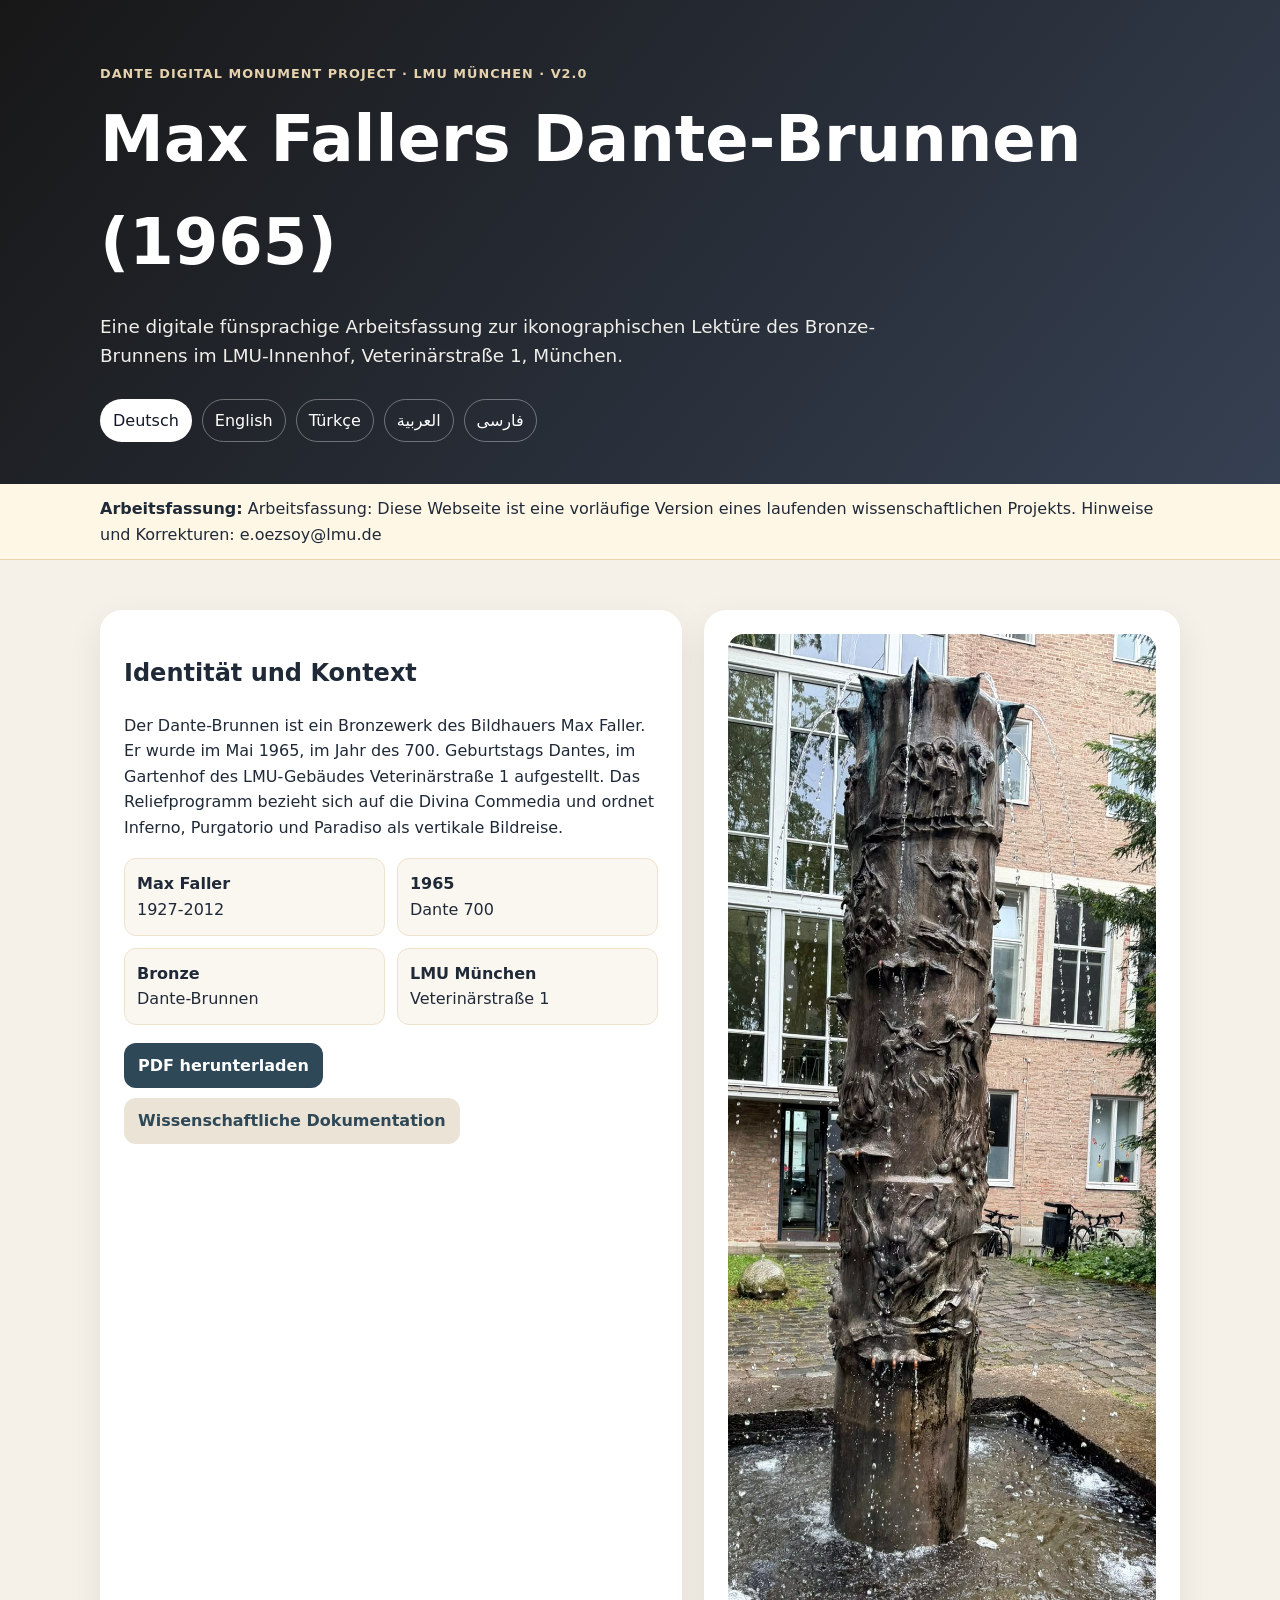
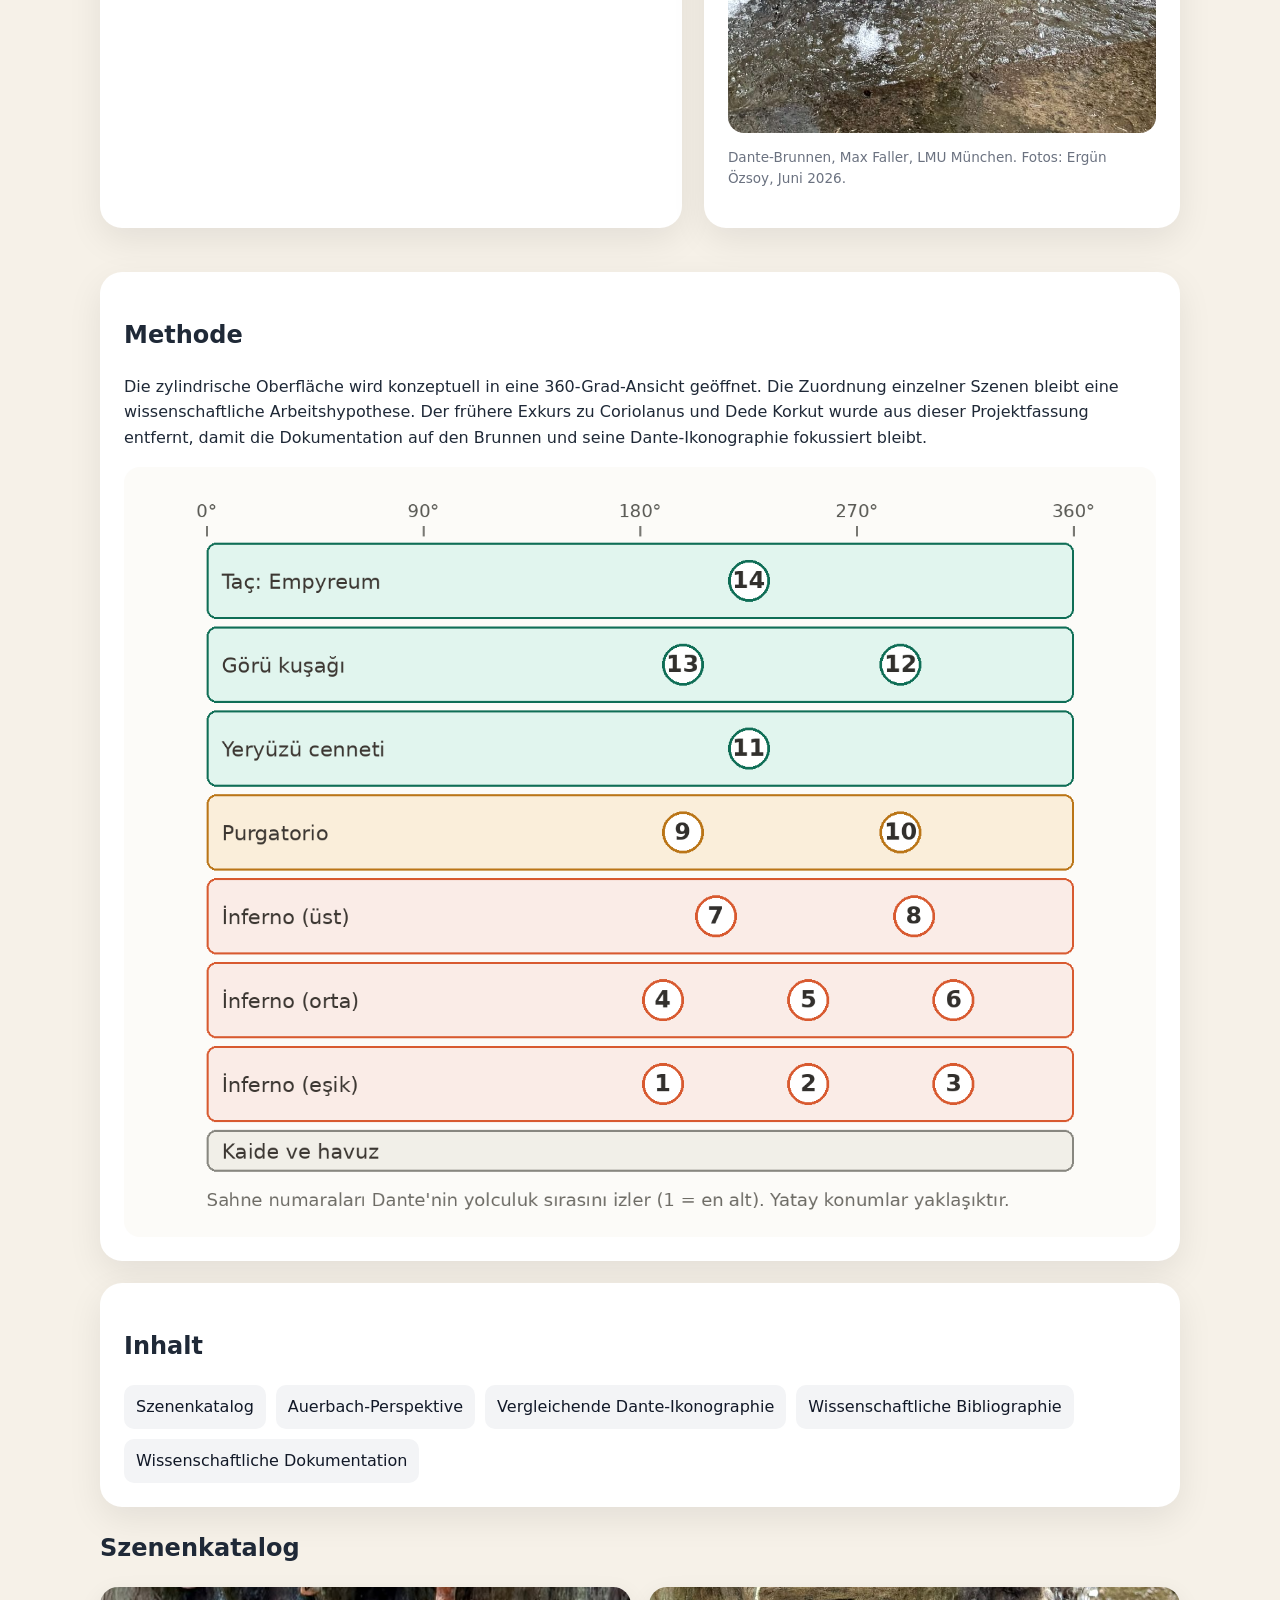
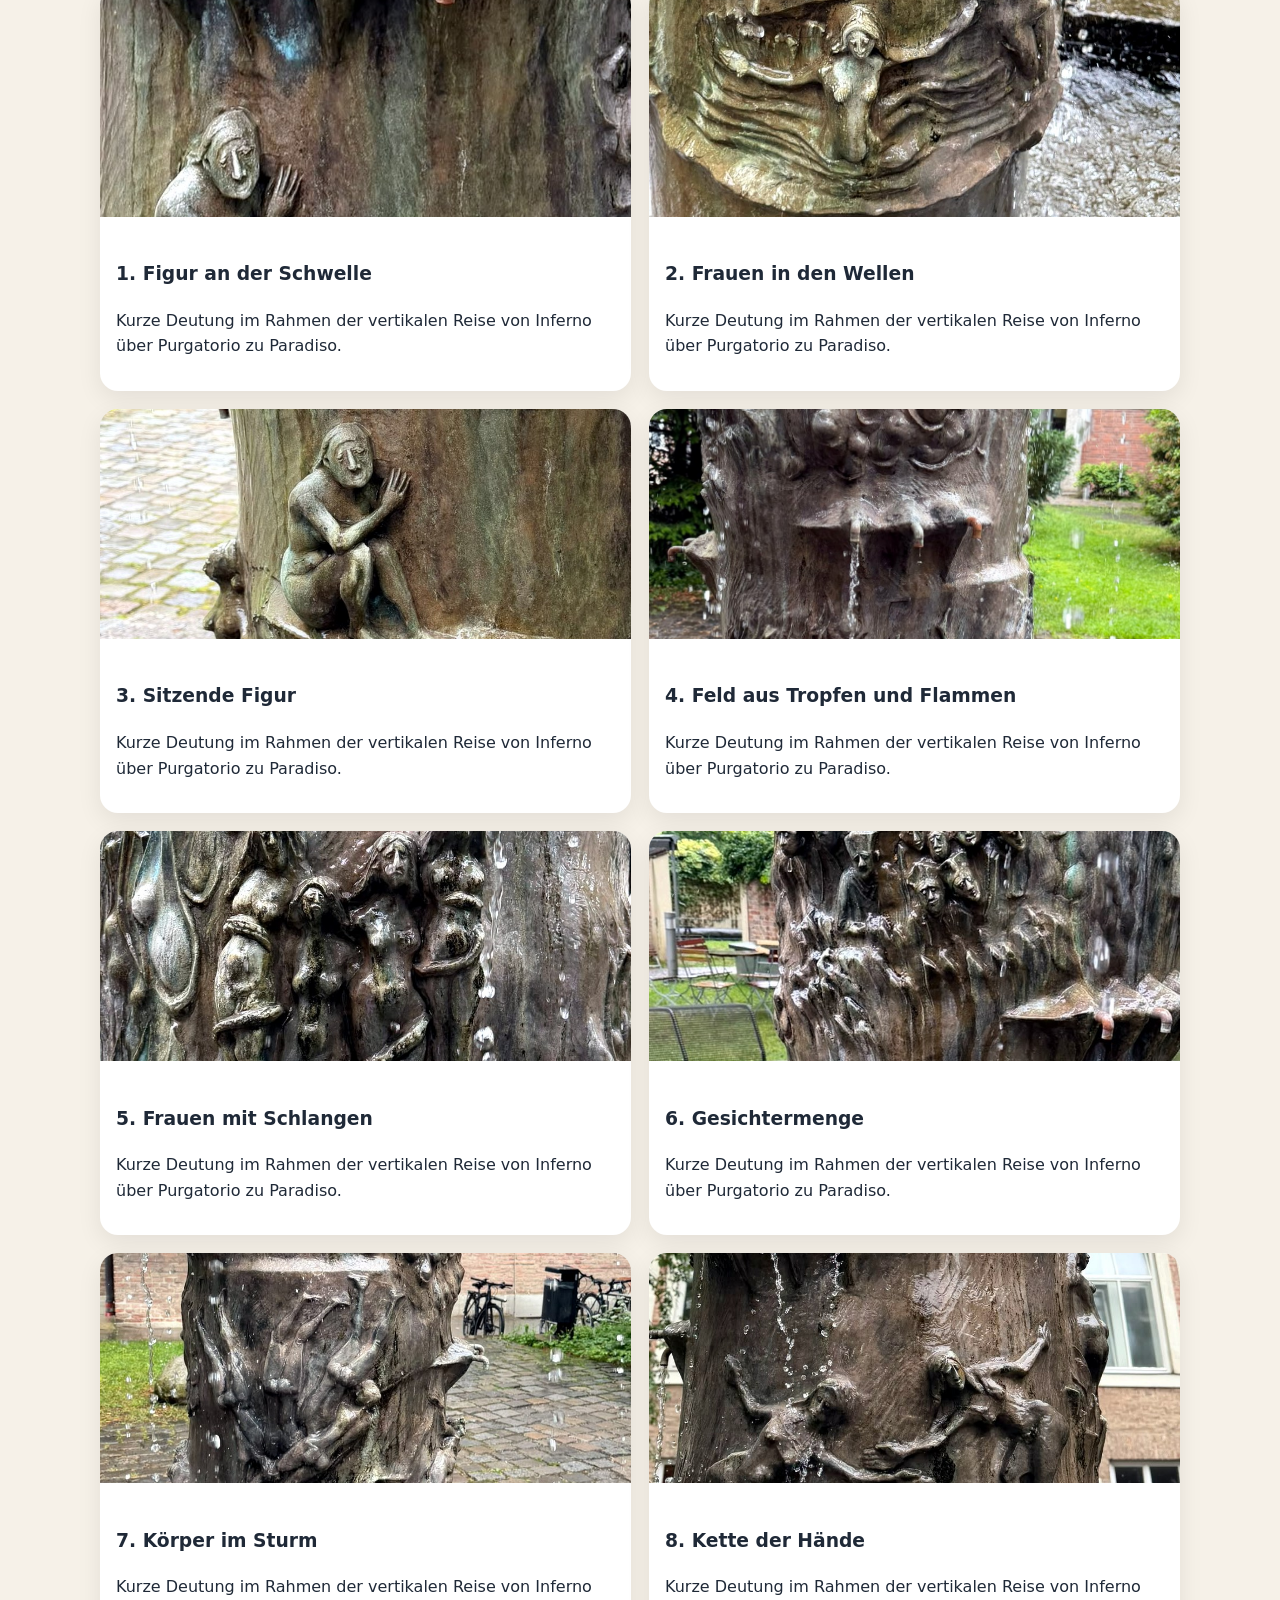
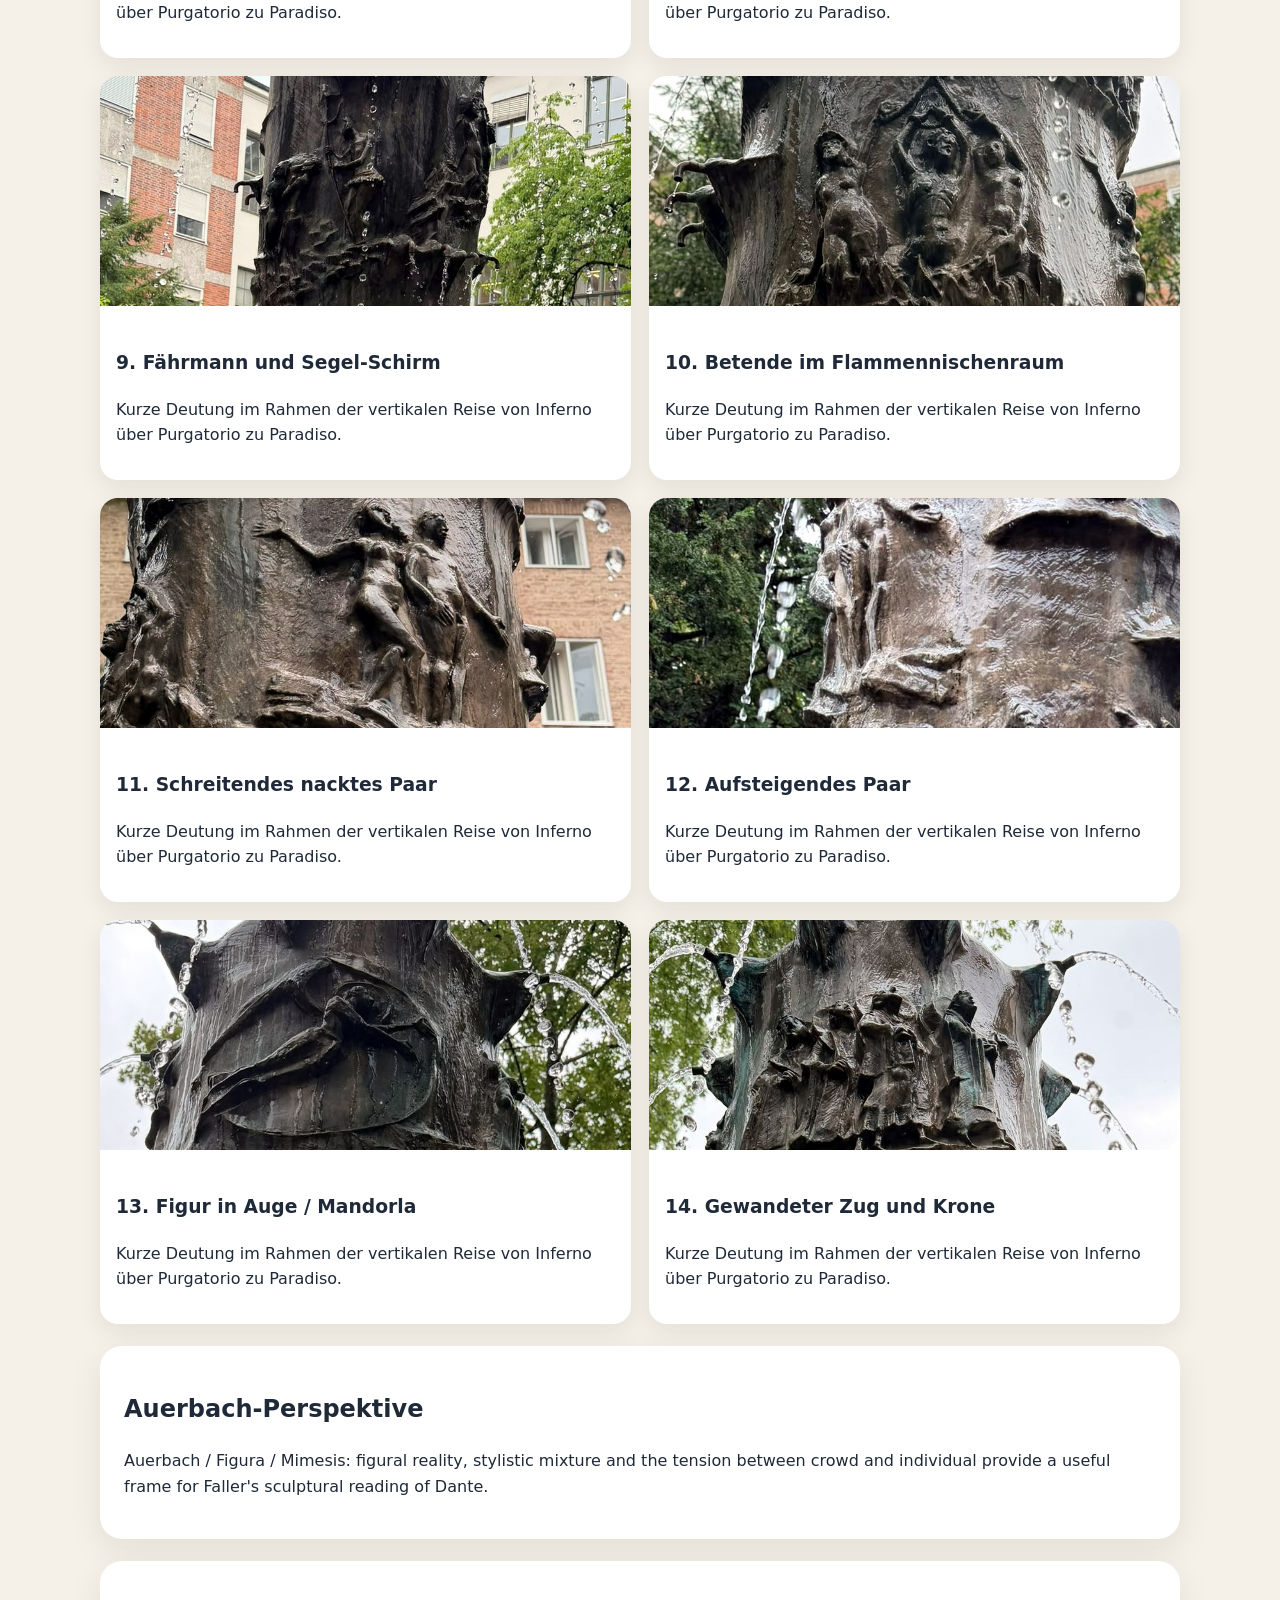
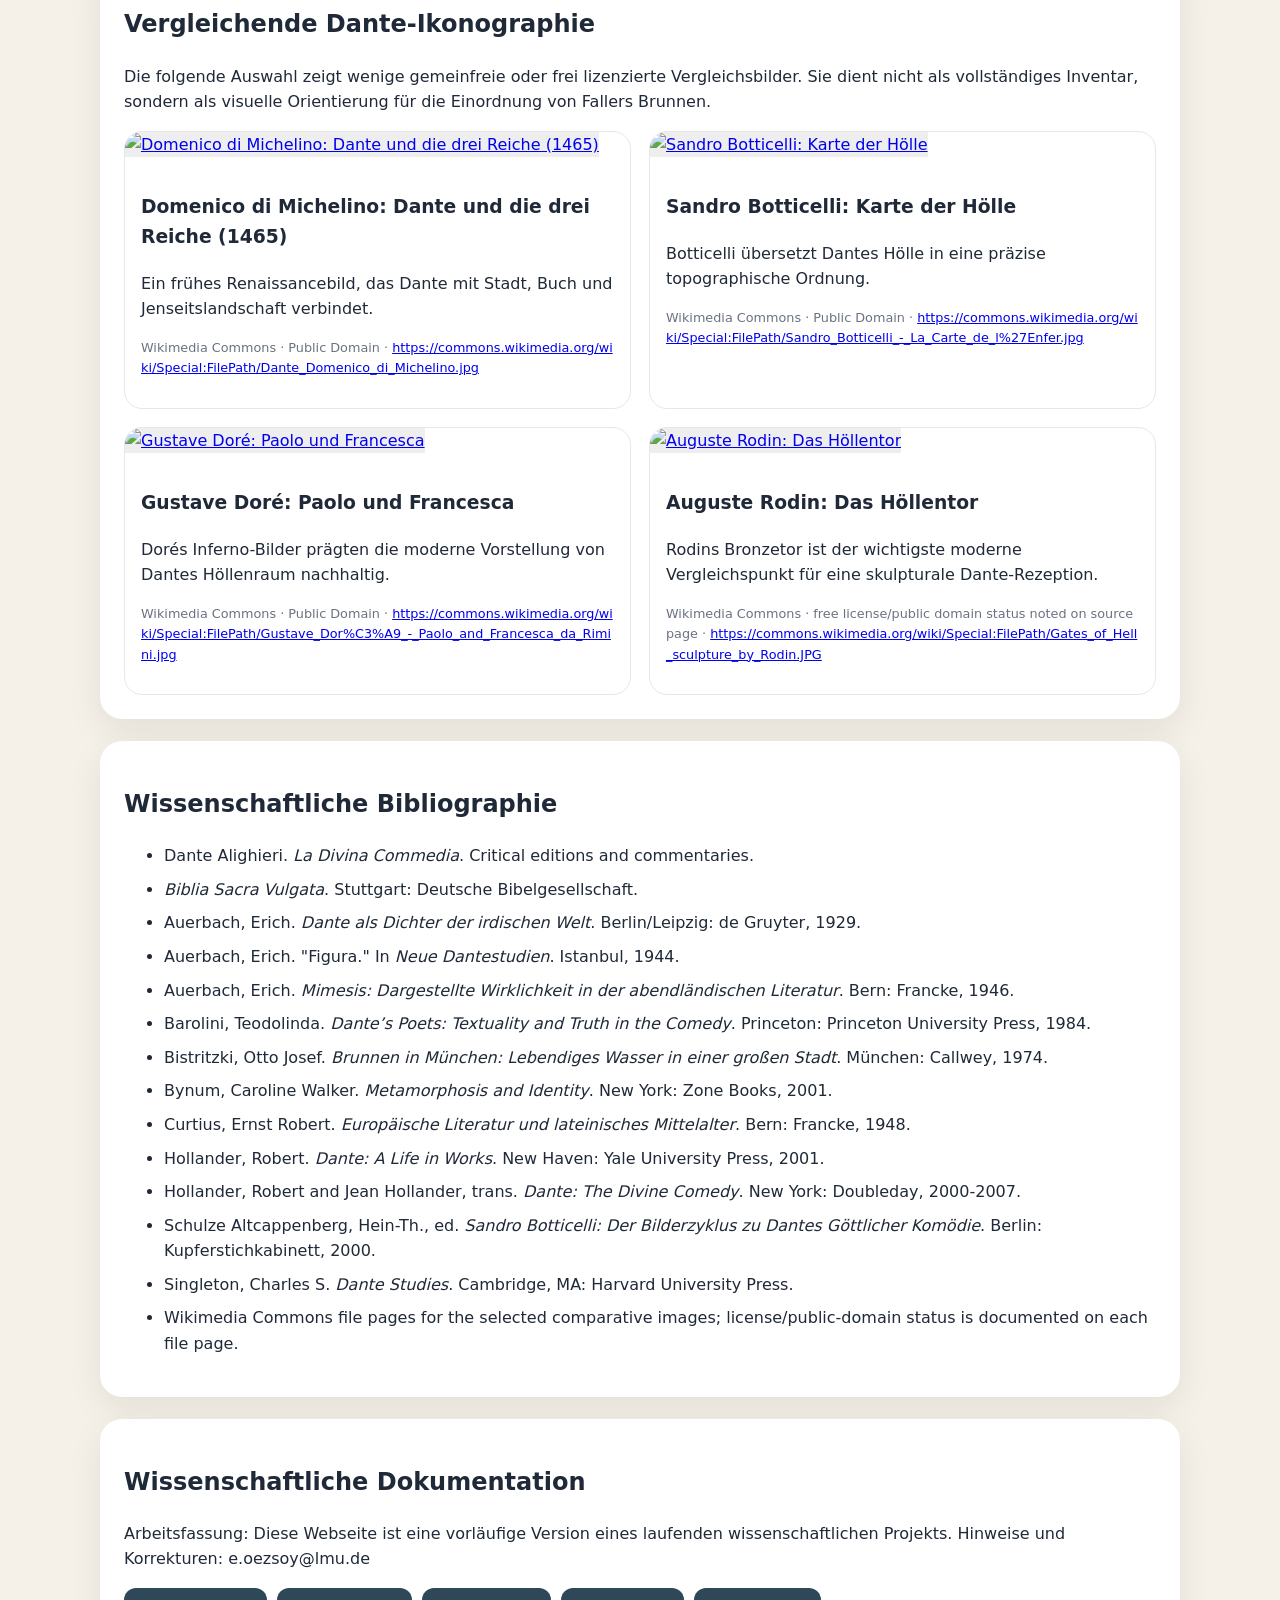
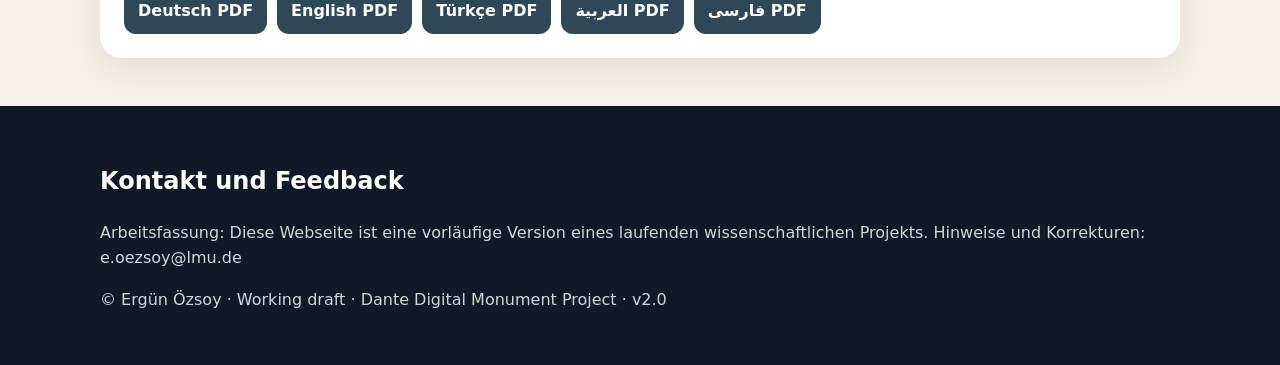
==== commit 9e2612bc: "Add files via upload" ====
--- a/index.html
+++ b/index.html
@@ -1,114 +1 @@
-<!doctype html>
-<html lang="de">
-<head>
-  <meta charset="utf-8" />
-  <meta name="viewport" content="width=device-width, initial-scale=1" />
-  <title>Max Fallers Dante-Brunnen (1965) | Dante Fountain | Dante Çeşmesi</title>
-  <meta name="description" content="Fünfsprachige GitHub-Pages-Seite zum Dante-Brunnen von Max Faller im Innenhof der LMU München, Veterinärstraße 1." />
-  <link rel="stylesheet" href="assets/css/style.css" />
-</head>
-<body>
-  <header class="hero">
-    <nav class="topbar">
-      <a href="#de">Deutsch</a><a href="#en">English</a><a href="#tr">Türkçe</a><a href="#ar">العربية</a><a href="#fa">فارسی</a>
-    </nav>
-    <div class="hero-grid">
-      <div>
-        <p class="eyebrow">LMU München · Veterinärstraße 1 · Dante-Brunnen</p>
-        <h1>Max Fallers Dante-Brunnen (1965)</h1>
-        <p class="subtitle">Eine fünsprachige, kurze ikonographische Einführung</p>
-        <p class="lead">Der bronzene Dante-Brunnen verdichtet Motive aus Dantes <em>Divina Commedia</em> auf einer zylindrischen Säule. Die Seite ist als kompakter Baustein für YAMA / Turkologie Guide vorbereitet.</p>
-        <div class="actions"><a class="button" href="#szenen">Szenen / Scenes</a><a class="button ghost" href="assets/Dante_Brunnen_Ikonografik_Okuma_v3.pdf">PDF öffnen</a></div>
-      </div>
-      <figure><img src="assets/img/OV1_sutun_genel.jpg" alt="Max Fallers Dante-Brunnen, Gesamtansicht" /><figcaption>Gesamtansicht. Foto: Ergün Özsoy, Juni 2026.</figcaption></figure>
-    </div>
-  </header>
-
-  <main>
-    <section id="de" class="panel lang-block">
-      <p class="lang-label">Deutsch</p>
-      <h2>1. Identität des Denkmals</h2>
-      <p><strong>Werk:</strong> Dante-Brunnen. <strong>Künstler:</strong> Max Faller (1927–2012). <strong>Material:</strong> Bronze. <strong>Datierung:</strong> Mai 1965. <strong>Ort:</strong> Innenhof des ehemaligen Fritz-Beck-Studentenhauses, Veterinärstraße 1, LMU München.</p>
-      <p>Der Brunnen wurde im Jahr des 700. Geburtstags Dantes aufgestellt. Sein Reliefprogramm bezieht sich auf Figuren und Motive aus der <em>Divina Commedia</em>. Statt eines klassischen Dichterporträts zeigt Faller eine dichte Folge von Körpern, Gesten, Strafen, Übergängen und Visionen.</p>
-      <h3>Lesemethode</h3>
-      <p>Die Säule wird nicht frontal wie ein Bild gelesen, sondern im Umgehen. Für die digitale Darstellung wird die Rundform gedanklich geöffnet. Die Deutungen der einzelnen Szenen sind daher Vorschläge, keine endgültige Inventarliste.</p>
-    </section>
-
-    <section id="en" class="panel lang-block">
-      <p class="lang-label">English</p>
-      <h2>1. Identity of the monument</h2>
-      <p><strong>Work:</strong> Dante Fountain / Dante-Brunnen. <strong>Artist:</strong> Max Faller (1927–2012). <strong>Material:</strong> bronze. <strong>Date:</strong> May 1965. <strong>Location:</strong> courtyard of the former Fritz Beck Student House, Veterinärstraße 1, LMU Munich.</p>
-      <p>The fountain was inaugurated in the year of Dante’s 700th birthday. Its relief programme draws on figures and motifs from the <em>Divine Comedy</em>. Faller does not place Dante’s portrait at the centre; instead, he transforms the poem into a vertical field of bodies, punishments, transitions and visionary signs.</p>
-      <h3>Reading principle</h3>
-      <p>The column is meant to be read by walking around it. On this page, the cylindrical surface is treated as if it were unfolded. The scene identifications are therefore interpretive proposals rather than a definitive catalogue.</p>
-    </section>
-
-    <section id="tr" class="panel lang-block">
-      <p class="lang-label">Türkçe</p>
-      <h2>1. Anıtın kimliği</h2>
-      <p><strong>Eser:</strong> Dante-Brunnen / Dante Çeşmesi. <strong>Sanatçı:</strong> Max Faller (1927–2012). <strong>Malzeme:</strong> bronz. <strong>Tarih:</strong> Mayıs 1965. <strong>Yer:</strong> LMU München, Veterinärstraße 1, eski Fritz-Beck-Studentenhaus bahçe avlusu.</p>
-      <p>Çeşme, Dante’nin doğumunun 700. yılı vesilesiyle açılmıştır. Kabartma programı <em>La Divina Commedia</em> figür ve motiflerine dayanır. Faller burada Dante’nin portresini değil, eserin ceza, geçiş, arınma ve görme sahnelerini öne çıkarır.</p>
-      <h3>Okuma ilkesi</h3>
-      <p>Sütun düz bir pano gibi değil, etrafında dönülerek okunur. Bu sayfada silindirik yüzey kavramsal olarak açılmıştır. Sahne yorumları kesin katalog değil, fotoğraf ve Dante metni temelinde öneri niteliğindedir.</p>
-    </section>
-
-    <section id="ar" class="panel lang-block rtl" dir="rtl" lang="ar">
-      <p class="lang-label">العربية</p>
-      <h2>١. هوية النصب</h2>
-      <p><strong>العمل:</strong> نافورة دانته. <strong>الفنان:</strong> ماكس فالر (1927–2012). <strong>المادة:</strong> البرونز. <strong>التاريخ:</strong> أيار/مايو 1965. <strong>المكان:</strong> فناء مبنى فريتس بيك الطلابي السابق، Veterinärstraße 1، جامعة لودفيغ ماكسيميليان في ميونخ.</p>
-      <p>أُقيمت النافورة في سنة الذكرى السبعمئة لميلاد دانته. يعتمد برنامج النقوش البارزة على شخصيات ورموز من <em>الكوميديا الإلهية</em>. لا يضع فالر صورة دانته في المركز، بل يحوّل القصيدة إلى عمود بصري من الأجساد والعقوبات والعبور والرؤى.</p>
-      <h3>مبدأ القراءة</h3>
-      <p>لا تُقرأ النافورة كلوحة أمامية واحدة، بل عبر الدوران حولها. لذلك تُعرض هنا كما لو أن سطحها الأسطواني قد فُتح. تحديد المشاهد المقترح قراءة تفسيرية، وليس فهرساً نهائياً.</p>
-    </section>
-
-    <section id="fa" class="panel lang-block rtl" dir="rtl" lang="fa">
-      <p class="lang-label">فارسی</p>
-      <h2>۱. هویت اثر</h2>
-      <p><strong>اثر:</strong> چشمهٔ دانته / Dante-Brunnen. <strong>هنرمند:</strong> ماکس فالر (۱۹۲۷–۲۰۱۲). <strong>ماده:</strong> برنز. <strong>تاریخ:</strong> مه ۱۹۶۵. <strong>مکان:</strong> حیاط ساختمان پیشین دانشجویی فریتس بک، Veterinärstraße 1، دانشگاه LMU مونیخ.</p>
-      <p>این چشمه در سال هفتصدمین سالگرد تولد دانته نصب شد. برنامهٔ نقش‌برجسته‌ها به شخصیت‌ها و مضمون‌های <em>کمدی الهی</em> تکیه دارد. فالر به جای تمرکز بر چهرهٔ دانته، جهان شعر را به رشته‌ای عمودی از بدن‌ها، کیفرها، گذارها و نشانه‌های رؤیایی تبدیل می‌کند.</p>
-      <h3>شیوهٔ خوانش</h3>
-      <p>این ستون مانند یک تصویر تخت خوانده نمی‌شود، بلکه با حرکت دور آن فهمیده می‌شود. در این صفحه سطح استوانه‌ای به صورت مفهومی گشوده شده است. شناسایی صحنه‌ها پیشنهادی تفسیری است، نه فهرست قطعی.</p>
-    </section>
-
-    <section id="szenen" class="split">
-      <div class="panel">
-        <h2>2. Szenen / Scenes / Sahneler</h2>
-        <p><strong>DE:</strong> Die folgenden Motive bilden einen ersten Katalog der sichtbaren Reliefs.</p>
-        <p><strong>EN:</strong> The following motifs form a first catalogue of the visible reliefs.</p>
-        <p><strong>TR:</strong> Aşağıdaki motifler görülebilen kabartmalar için ilk katalog niteliğindedir.</p>
-        <p dir="rtl"><strong>AR:</strong> تشكّل هذه المشاهد فهرساً أولياً للنقوش المرئية.</p>
-        <p dir="rtl"><strong>FA:</strong> این صحنه‌ها فهرست نخستین نقش‌برجسته‌های قابل مشاهده‌اند.</p>
-      </div>
-      <figure class="panel"><img src="assets/img/FIG1_acilmis_sutun.png" alt="Unfolded column scheme" /><figcaption>Geöffnete Säule / unfolded column / açılmış sütun.</figcaption></figure>
-    </section>
-
-    <section class="panel compact">
-      <h2>3. Kurzinterpretation · Brief interpretation · Kısa yorum</h2>
-      <p><strong>DE:</strong> Der Brunnen verbindet literarische Erinnerung, christliche Bildsprache und die Nachkriegskultur Münchens.</p>
-      <p><strong>EN:</strong> The fountain links literary memory, Christian visual language and post-war Munich’s humanistic culture.</p>
-      <p><strong>TR:</strong> Çeşme, edebî hafıza, Hristiyan ikonografisi ve savaş sonrası Münih’in hümanist kültürünü birleştirir.</p>
-      <p dir="rtl"><strong>AR:</strong> تجمع النافورة بين الذاكرة الأدبية واللغة التصويرية المسيحية وثقافة ميونخ الإنسانية بعد الحرب.</p>
-      <p dir="rtl"><strong>FA:</strong> این چشمه حافظهٔ ادبی، زبان تصویری مسیحی و فرهنگ انسان‌گرای مونیخ پس از جنگ را به هم پیوند می‌دهد.</p>
-    </section>
-
-    <section>
-      <h2>Szenenkatalog / Scene catalogue / Sahne kataloğu</h2>
-      <div class="cards">
-        <article><img src="assets/img/S01_esik_figuru.jpg" alt="Threshold figure"><h3>01 · Threshold / Schwelle / Eşik</h3><p>DE: Beginn der Reise. EN: beginning of the journey. TR: yolculuğun başlangıcı.</p></article>
-        <article><img src="assets/img/S02_dalga_kadinlari.jpg" alt="Wave figures"><h3>02 · Waves / Wellen / Dalgalar</h3><p>DE: Bewegung und Getriebensein. EN: motion and being driven. TR: savrulma ve hareket.</p></article>
-        <article><img src="assets/img/S05_yilanli_kadinlar.jpg" alt="Serpents"><h3>03 · Serpents / Schlangen / Yılanlar</h3><p>DE: Schuld, Verwandlung, Strafe. EN: guilt, transformation, punishment. TR: günah, dönüşüm, ceza.</p></article>
-        <article><img src="assets/img/S08_el_ele_zincir.jpg" alt="Chain of hands"><h3>04 · Chain / Kreis / Zincir</h3><p>DE: geschlossener Bewegungsring. EN: closed circle of movement. TR: kapalı hareket halkası.</p></article>
-        <article><img src="assets/img/S09_kayikci_semsiye.jpg" alt="Boatman"><h3>05 · Boatman / Fährmann / Kayıkçı</h3><p>DE: Übergang über Wasser. EN: passage across water. TR: su üzerinden geçiş.</p></article>
-        <article><img src="assets/img/S13_goz_mandorla.jpg" alt="Eye mandorla"><h3>06 · Vision / Blick / Görme</h3><p>DE: göttlicher Blick und Offenbarung. EN: divine vision and revelation. TR: ilahî bakış ve vahiy.</p></article>
-      </div>
-    </section>
-
-    <section id="quellen" class="panel">
-      <h2>Quellen · Sources · Kaynaklar</h2>
-      <p>Grundlage: Ergün Özsoy, <em>Max Faller’in Dante Çeşmesi (1965): Açılmış Sütun Üzerinde İkonografik Bir Okuma Denemesi</em>, Arbeitsfassung, München 2026. Fotos: Ergün Özsoy, Juni 2026.</p>
-    </section>
-  </main>
-
-  <footer>© 2026 Ergün Özsoy · YAMA / Turkologie Guide · Arbeitsfassung</footer>
-</body>
-</html>
+<!doctype html><meta charset="utf-8"><meta http-equiv="refresh" content="0; url=de.html"><title>Dante Digital Monument Project</title><p><a href="de.html">Deutsch</a> · <a href="en.html">English</a> · <a href="tr.html">Türkçe</a> · <a href="ar.html">العربية</a> · <a href="fa.html">فارسی</a></p>
